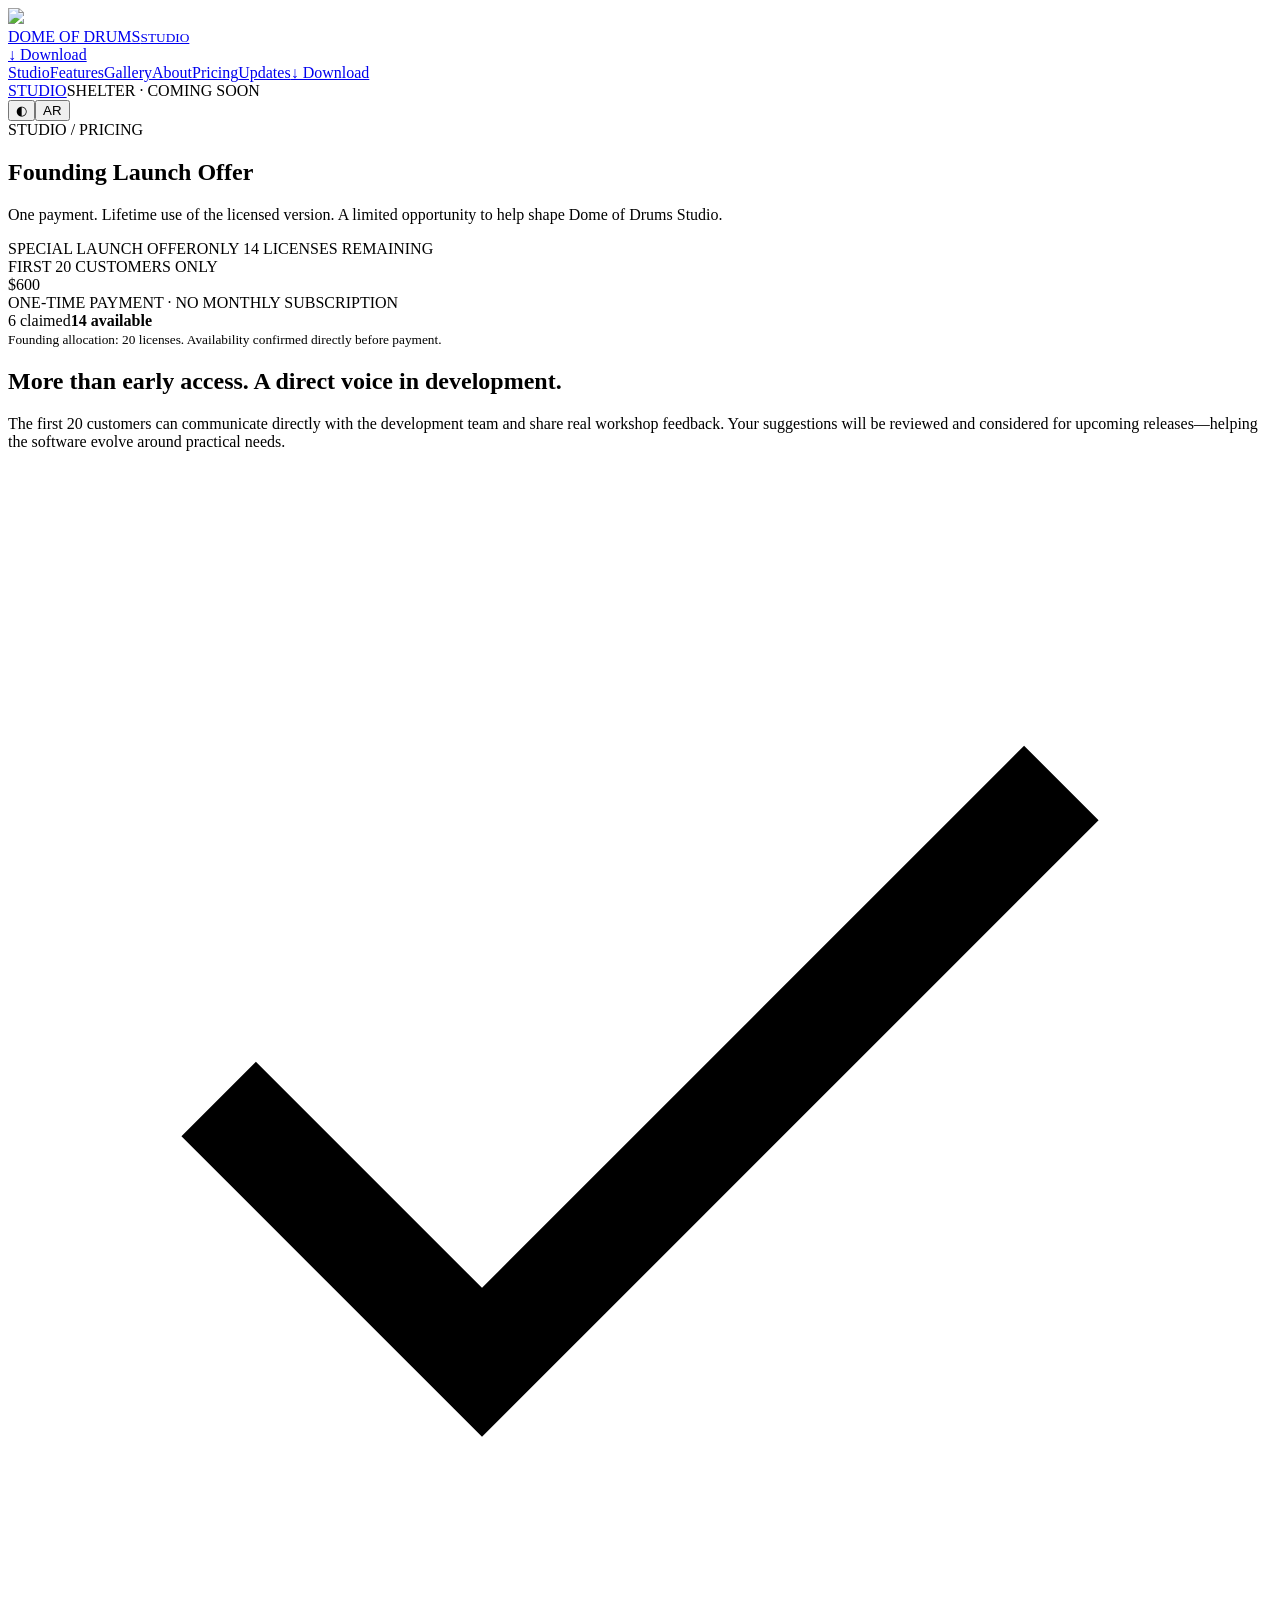
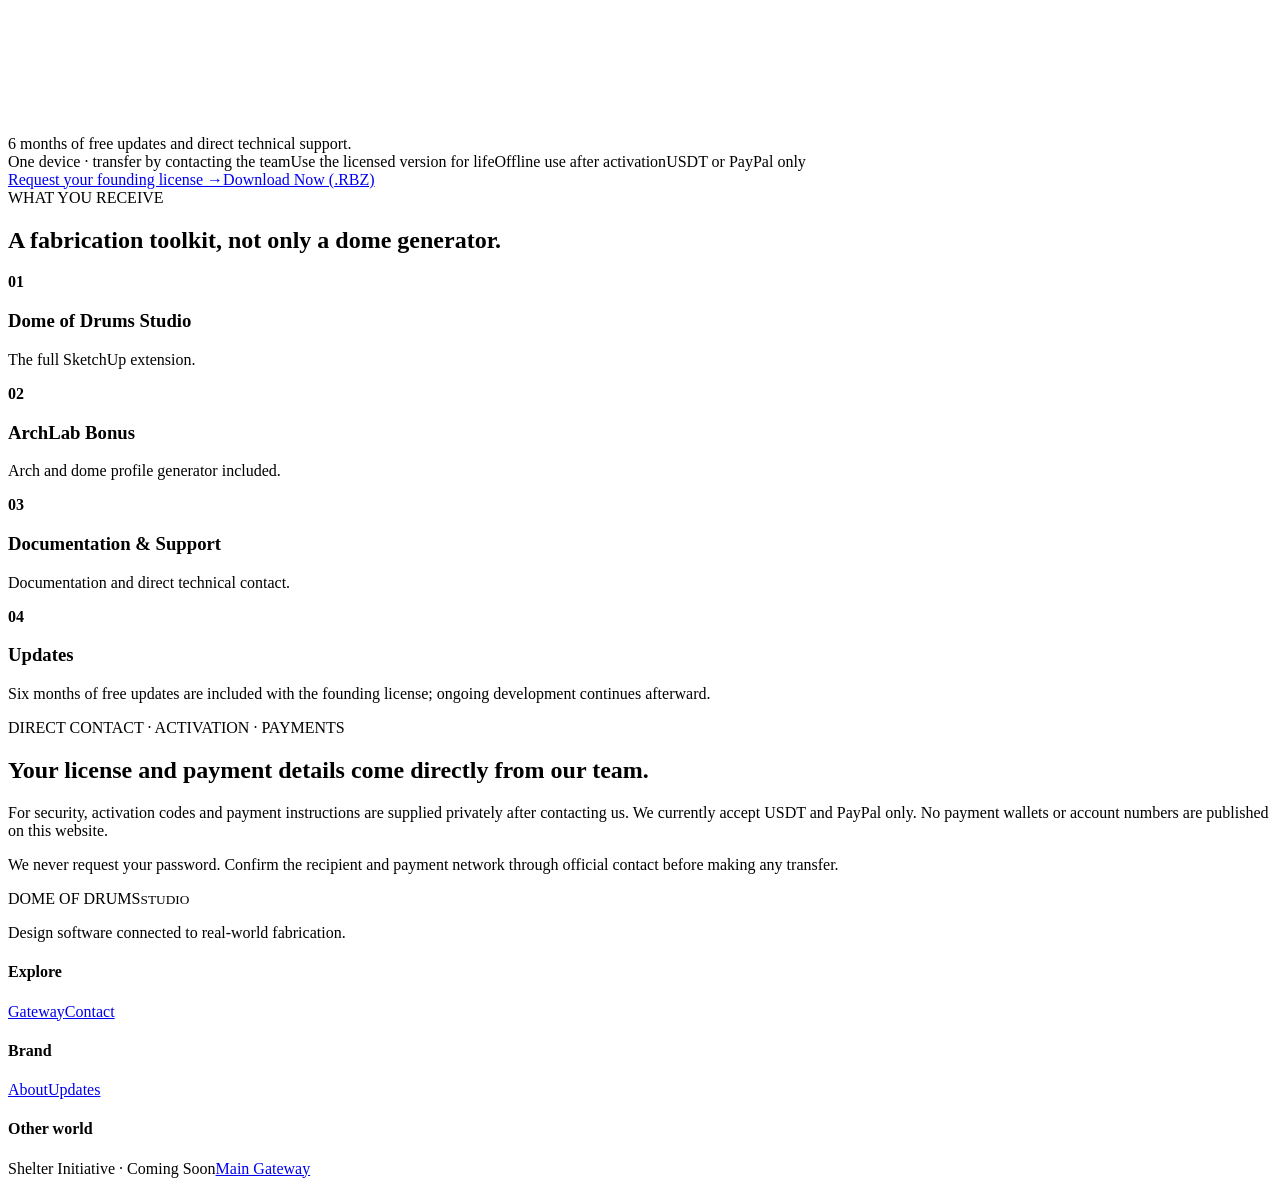
==== studio/pricing/index.html @ f448e8f7 "Add files via upload" ====
<!DOCTYPE html>

<html data-theme="dark" lang="en"><head><meta charset="utf-8"/><meta content="width=device-width, initial-scale=1, viewport-fit=cover" name="viewport"/><title>Studio Pricing</title><link href="/assets/css/site.css" rel="stylesheet"/></head><body><div class="site"><header class="header dark"><div class="wrap"><a class="brand" href="/"><img src="/assets/images/logo-symbol.png"/><div class="brandname">DOME OF DRUMS<small>STUDIO</small></div></a><a class="dod-mobile-cta" data-ar="↓ تحميل" data-en="↓ Download" href="/studio/pricing/#special-launch-offer">↓ Download</a><nav class="nav"><a class="" data-ar="الاستوديو" data-en="Studio" href="/studio/">Studio</a><a class="" data-ar="المزايا" data-en="Features" href="/studio/features/">Features</a><a class="" data-ar="المعرض" data-en="Gallery" href="/studio/gallery/">Gallery</a><a class="" data-ar="عنّا" data-en="About" href="/studio/about/">About</a><a class="current" data-ar="السعر" data-en="Pricing" href="/studio/pricing/">Pricing</a><a class="" data-ar="التحديثات" data-en="Updates" href="/studio/updates/">Updates</a><a class="dod-header-cta" data-ar="↓ التحميل" data-en="↓ Download" href="/studio/pricing/#special-launch-offer">↓ Download</a><div class="switcher"><a class="active" href="/studio/">STUDIO</a><span aria-label="Shelter section coming soon" class="dod-coming-soon-nav" data-ar="المأوى · قريبًا" data-en="SHELTER · COMING SOON">SHELTER · COMING SOON</span></div><button class="round theme-toggle">◐</button><button class="round lang-toggle">AR</button></nav></div></header><section class="pagehead"><div class="wrap"><div class="kicker">STUDIO / PRICING</div><h1 data-ar="عرض الإطلاق للمؤسسين" data-en="Founding Launch Offer">Founding Launch Offer</h1><p data-ar="دفعة واحدة، واستخدام دائم للإصدار المرخّص، وفرصة محدودة للمشاركة في تطوير Dome of Drums Studio." data-en="One payment. Lifetime use of the licensed version. A limited opportunity to help shape Dome of Drums Studio.">One payment. Lifetime use of the licensed version. A limited opportunity to help shape Dome of Drums Studio.</p></div></section>
<section class="section paper"><div class="wrap"><div class="price dod-v23-launch-card" id="special-launch-offer">
<div class="dod-v23-launch-top"><span class="dod-v23-launch-tag" data-ar="عرض الإطلاق الخاص" data-en="SPECIAL LAUNCH OFFER">SPECIAL LAUNCH OFFER</span><span class="dod-v23-launch-stock" data-ar="متبقي 14 رخصة فقط" data-en="ONLY 14 LICENSES REMAINING">ONLY 14 LICENSES REMAINING</span></div>
<div class="dod-v23-launch-main"><div><div class="dod-v23-launch-overline" data-ar="لأول 20 مستخدمًا فقط" data-en="FIRST 20 CUSTOMERS ONLY">FIRST 20 CUSTOMERS ONLY</div><div class="dod-v23-launch-price"><span class="dod-v23-currency">$</span>600</div><div class="dod-v23-launch-pay-once" data-ar="دفعة واحدة فقط · دون اشتراك شهري" data-en="ONE-TIME PAYMENT · NO MONTHLY SUBSCRIPTION">ONE-TIME PAYMENT · NO MONTHLY SUBSCRIPTION</div></div><div class="dod-v23-launch-meter"><div class="dod-v23-meter-icons"><span data-ar="6 رخص مخصصة" data-en="6 claimed">6 claimed</span><strong data-ar="14 رخصة متاحة" data-en="14 available">14 available</strong></div><div aria-label="6 of 20 founding licenses claimed, 14 remaining" class="dod-v23-meter-track" role="img"><span style="width:30%"></span></div><small data-ar="الدفعة الأولى: 20 رخصة. يتم تأكيد التوفر مباشرة قبل الدفع." data-en="Founding allocation: 20 licenses. Availability confirmed directly before payment.">Founding allocation: 20 licenses. Availability confirmed directly before payment.</small></div></div>
<div class="dod-v23-launch-bottom"><h2 data-ar="أكثر من وصول مبكر: تواصل مباشر مع فريق التطوير." data-en="More than early access. A direct voice in development.">More than early access. A direct voice in development.</h2><p data-ar="أول 20 مستخدمًا يمكنهم التواصل مباشرة مع فريق تطوير البرنامج وتقديم ملاحظاتهم من الاستخدام الفعلي في الورشة. تُراجع اقتراحاتهم ويُنظر في إضافتها إلى الإصدارات القادمة، ليواصل البرنامج التطور وفق الاحتياجات الحقيقية." data-en="The first 20 customers can communicate directly with the development team and share real workshop feedback. Your suggestions will be reviewed and considered for upcoming releases—helping the software evolve around practical needs.">The first 20 customers can communicate directly with the development team and share real workshop feedback. Your suggestions will be reviewed and considered for upcoming releases—helping the software evolve around practical needs.</p>
<div class="dod-v23-update-support"><svg aria-hidden="true" fill="none" stroke="currentColor" stroke-width="2" viewbox="0 0 24 24"><path d="M4 12l5 5L20 6"></path></svg><span data-ar="6 أشهر من التحديثات المجانية والدعم الفني المباشر." data-en="6 months of free updates and direct technical support.">6 months of free updates and direct technical support.</span></div>
<div class="dod-v23-launch-benefits"><span data-ar="جهاز واحد · نقل الرخصة عبر التواصل مع الفريق" data-en="One device · transfer by contacting the team">One device · transfer by contacting the team</span><span data-ar="استخدام الإصدار المرخّص مدى الحياة" data-en="Use the licensed version for life">Use the licensed version for life</span><span data-ar="يعمل دون إنترنت بعد التفعيل" data-en="Offline use after activation">Offline use after activation</span><span data-ar="الدفع عبر USDT أو PayPal فقط" data-en="USDT or PayPal only">USDT or PayPal only</span></div>
<div class="actions dod-v23-launch-actions"><a class="btn primary" data-ar="اطلب رخصة المؤسسين ←" data-en="Request your founding license →" href="/contact/">Request your founding license →</a><a class="btn secondary dod-rbz-button dod-direct-offer-download" data-ar="حمّل البرنامج مباشرة (.RBZ)" data-dod-download-rbz="offer" data-en="Download Now (.RBZ)" download="dome-of-drums-installer.rbz" href="/downloads/dome-of-drums-installer.rbz">Download Now (.RBZ)</a></div></div>
</div></div></section><section class="v10-included"><div class="wrap"><div class="v10-head"><div><div class="kicker" data-ar="ما الذي تحصل عليه" data-en="WHAT YOU RECEIVE">WHAT YOU RECEIVE</div><h2 data-ar="حزمة تصنيع، وليست مجرد مولد قباب." data-en="A fabrication toolkit, not only a dome generator.">A fabrication toolkit, not only a dome generator.</h2></div></div><div class="v10-included-grid"><article><b>01</b><h3 data-ar="Dome of Drums Studio" data-en="Dome of Drums Studio">Dome of Drums Studio</h3><p data-ar="إضافة SketchUp بمسارات الهندسة والممبرز الفيزيائية والوصلات والأغطية والتصنيع." data-en="The SketchUp extension with geometry, physical-member, connection, cover and fabrication workflows.">The full SketchUp extension.</p></article><article><b>02</b><h3 data-ar="هدية ArchLab" data-en="ArchLab Bonus">ArchLab Bonus</h3><p data-ar="مولد الأقواس ومقاطع القباب المستقل مرفق دون تكلفة إضافية." data-en="The dedicated arch and dome-profile generator is included at no extra cost.">Arch and dome profile generator included.</p></article><article><b>03</b><h3 data-ar="التوثيق والدعم" data-en="Documentation &amp; Support">Documentation &amp; Support</h3><p data-ar="توثيق مع تواصل تقني مباشر مع فريق التطوير." data-en="Documentation plus direct technical contact with the development team.">Documentation and direct technical contact.</p></article><article><b>04</b><h3 data-ar="التحديثات" data-en="Updates">Updates</h3><p data-ar="تشمل رخصة المؤسسين ستة أشهر من التحديثات المجانية، مع استمرار تطوير البرنامج بعد ذلك." data-en="Six months of free updates are included with the founding license; ongoing development continues afterward.">Six months of free updates are included with the founding license; ongoing development continues afterward.</p></article></div></div><section class="dod-contact-band"><div class="wrap"><div class="kicker" data-ar="التواصل المباشر · التفعيل · الدفع" data-en="DIRECT CONTACT · ACTIVATION · PAYMENTS">DIRECT CONTACT · ACTIVATION · PAYMENTS</div><h2 data-ar="كود التفعيل وبيانات الدفع تصلك مباشرة من فريقنا." data-en="Your license and payment details come directly from our team.">Your license and payment details come directly from our team.</h2><p data-ar="لزيادة الأمان، يُطلب كود التفعيل وبيانات الدفع مباشرة من الفريق عبر وسائل التواصل الرسمية. طرق الدفع المتاحة حصرًا: USDT وPayPal. لا ننشر عناوين محافظ أو حسابات دفع هنا." data-en="For security, activation codes and payment instructions are supplied privately after contacting us. We currently accept USDT and PayPal only. No payment wallets or account numbers are published on this website.">For security, activation codes and payment instructions are supplied privately after contacting us. We currently accept USDT and PayPal only. No payment wallets or account numbers are published on this website.</p><div class="dod-contact-links"><a aria-label="Official email" class="dod-contact-method" data-dod-email=""></a><a aria-label="Official WhatsApp" class="dod-contact-method" data-dod-whatsapp="" rel="noopener noreferrer" target="_blank"></a></div><p class="dod-contact-fine" data-ar="لا نطلب كلمة مرورك. تأكد من هوية المستلم وشبكة USDT عبر التواصل الرسمي قبل أي تحويل." data-en="We never request your password. Confirm the recipient and payment network through official contact before making any transfer.">We never request your password. Confirm the recipient and payment network through official contact before making any transfer.</p></div></section><footer class="footer"><div class="wrap"><div><div class="brandname">DOME OF DRUMS<small>STUDIO</small></div><p data-ar="برنامج تصميم مرتبط مباشرة بالتصنيع الحقيقي." data-en="Design software connected to real-world fabrication.">Design software connected to real-world fabrication.</p></div><div><h4>Explore</h4><a href="/">Gateway</a><a href="/contact/">Contact</a></div><div><h4>Brand</h4><a href="/studio/about/">About</a><a href="/studio/updates/">Updates</a></div><div><h4>Other world</h4><span class="dod-coming-soon-footer" data-ar="المأوى · قريبًا" data-en="Shelter Initiative · Coming Soon">Shelter Initiative · Coming Soon</span><a href="/">Main Gateway</a></div></div></footer></section></div><script src="/assets/js/site.js"></script><script src="/assets/js/public-settings.js"></script><script src="/assets/js/public-ui.js"></script></body></html>
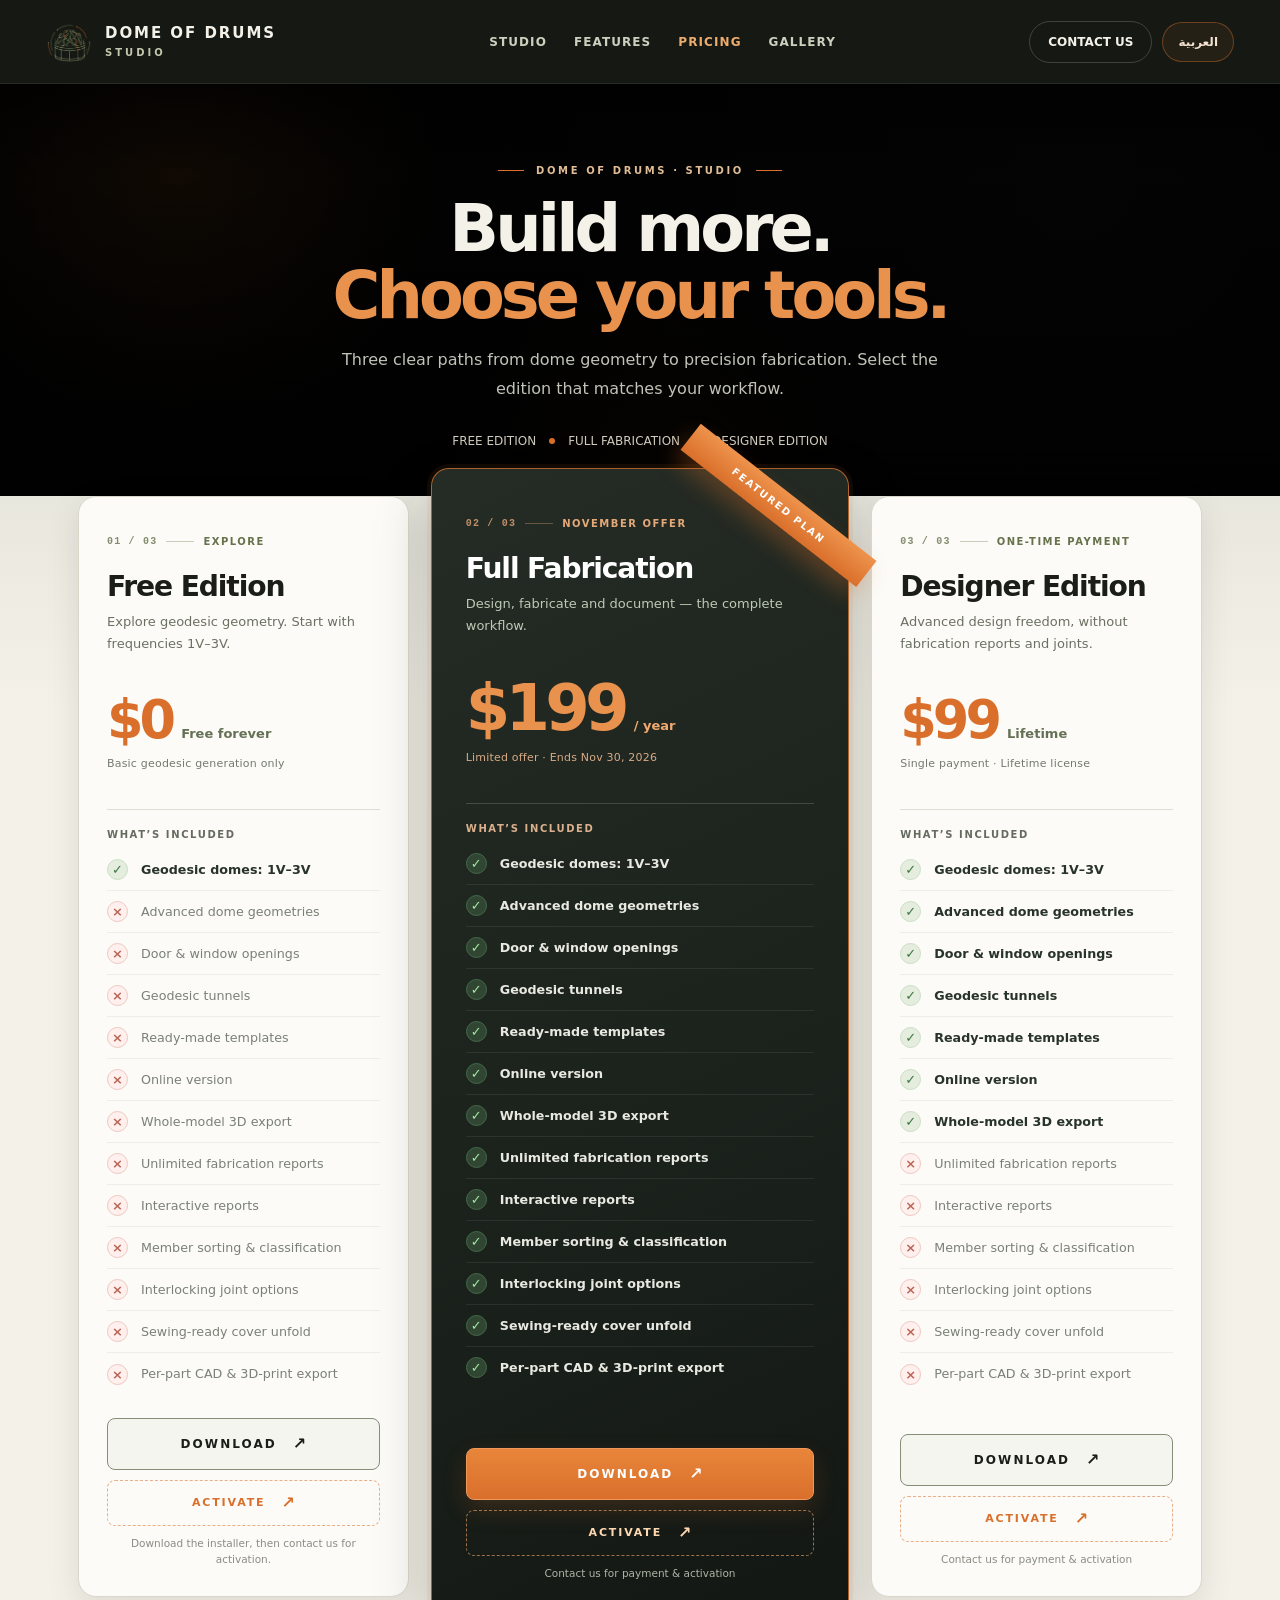
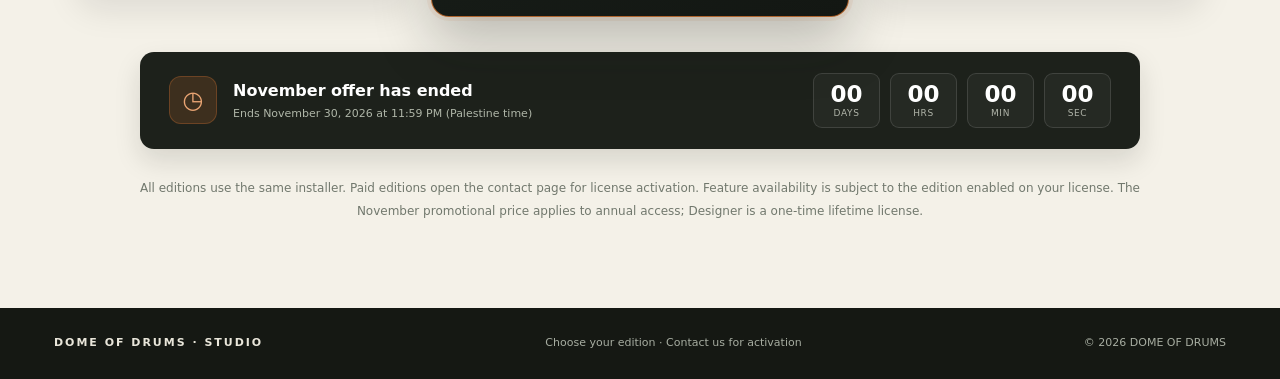
==== commit fe602935: "Update index.html" ====
--- a/studio/pricing/index.html
+++ b/studio/pricing/index.html
@@ -1,11 +1,160 @@
+<!DOCTYPE html>
 <!DOCTYPE html>
 
-<html data-theme="dark" lang="en"><head><meta charset="utf-8"/><meta content="width=device-width, initial-scale=1, viewport-fit=cover" name="viewport"/><title>Studio Pricing</title><link href="/assets/css/site.css" rel="stylesheet"/></head><body><div class="site"><header class="header dark"><div class="wrap"><a class="brand" href="/"><img src="/assets/images/logo-symbol.png"/><div class="brandname">DOME OF DRUMS<small>STUDIO</small></div></a><a class="dod-mobile-cta" data-ar="↓ تحميل" data-en="↓ Download" href="/studio/pricing/#special-launch-offer">↓ Download</a><nav class="nav"><a class="" data-ar="الاستوديو" data-en="Studio" href="/studio/">Studio</a><a class="" data-ar="المزايا" data-en="Features" href="/studio/features/">Features</a><a class="" data-ar="المعرض" data-en="Gallery" href="/studio/gallery/">Gallery</a><a class="" data-ar="عنّا" data-en="About" href="/studio/about/">About</a><a class="current" data-ar="السعر" data-en="Pricing" href="/studio/pricing/">Pricing</a><a class="" data-ar="التحديثات" data-en="Updates" href="/studio/updates/">Updates</a><a class="dod-header-cta" data-ar="↓ التحميل" data-en="↓ Download" href="/studio/pricing/#special-launch-offer">↓ Download</a><div class="switcher"><a class="active" href="/studio/">STUDIO</a><span aria-label="Shelter section coming soon" class="dod-coming-soon-nav" data-ar="المأوى · قريبًا" data-en="SHELTER · COMING SOON">SHELTER · COMING SOON</span></div><button class="round theme-toggle">◐</button><button class="round lang-toggle">AR</button></nav></div></header><section class="pagehead"><div class="wrap"><div class="kicker">STUDIO / PRICING</div><h1 data-ar="عرض الإطلاق للمؤسسين" data-en="Founding Launch Offer">Founding Launch Offer</h1><p data-ar="دفعة واحدة، واستخدام دائم للإصدار المرخّص، وفرصة محدودة للمشاركة في تطوير Dome of Drums Studio." data-en="One payment. Lifetime use of the licensed version. A limited opportunity to help shape Dome of Drums Studio.">One payment. Lifetime use of the licensed version. A limited opportunity to help shape Dome of Drums Studio.</p></div></section>
-<section class="section paper"><div class="wrap"><div class="price dod-v23-launch-card" id="special-launch-offer">
-<div class="dod-v23-launch-top"><span class="dod-v23-launch-tag" data-ar="عرض الإطلاق الخاص" data-en="SPECIAL LAUNCH OFFER">SPECIAL LAUNCH OFFER</span><span class="dod-v23-launch-stock" data-ar="متبقي 14 رخصة فقط" data-en="ONLY 14 LICENSES REMAINING">ONLY 14 LICENSES REMAINING</span></div>
-<div class="dod-v23-launch-main"><div><div class="dod-v23-launch-overline" data-ar="لأول 20 مستخدمًا فقط" data-en="FIRST 20 CUSTOMERS ONLY">FIRST 20 CUSTOMERS ONLY</div><div class="dod-v23-launch-price"><span class="dod-v23-currency">$</span>600</div><div class="dod-v23-launch-pay-once" data-ar="دفعة واحدة فقط · دون اشتراك شهري" data-en="ONE-TIME PAYMENT · NO MONTHLY SUBSCRIPTION">ONE-TIME PAYMENT · NO MONTHLY SUBSCRIPTION</div></div><div class="dod-v23-launch-meter"><div class="dod-v23-meter-icons"><span data-ar="6 رخص مخصصة" data-en="6 claimed">6 claimed</span><strong data-ar="14 رخصة متاحة" data-en="14 available">14 available</strong></div><div aria-label="6 of 20 founding licenses claimed, 14 remaining" class="dod-v23-meter-track" role="img"><span style="width:30%"></span></div><small data-ar="الدفعة الأولى: 20 رخصة. يتم تأكيد التوفر مباشرة قبل الدفع." data-en="Founding allocation: 20 licenses. Availability confirmed directly before payment.">Founding allocation: 20 licenses. Availability confirmed directly before payment.</small></div></div>
-<div class="dod-v23-launch-bottom"><h2 data-ar="أكثر من وصول مبكر: تواصل مباشر مع فريق التطوير." data-en="More than early access. A direct voice in development.">More than early access. A direct voice in development.</h2><p data-ar="أول 20 مستخدمًا يمكنهم التواصل مباشرة مع فريق تطوير البرنامج وتقديم ملاحظاتهم من الاستخدام الفعلي في الورشة. تُراجع اقتراحاتهم ويُنظر في إضافتها إلى الإصدارات القادمة، ليواصل البرنامج التطور وفق الاحتياجات الحقيقية." data-en="The first 20 customers can communicate directly with the development team and share real workshop feedback. Your suggestions will be reviewed and considered for upcoming releases—helping the software evolve around practical needs.">The first 20 customers can communicate directly with the development team and share real workshop feedback. Your suggestions will be reviewed and considered for upcoming releases—helping the software evolve around practical needs.</p>
-<div class="dod-v23-update-support"><svg aria-hidden="true" fill="none" stroke="currentColor" stroke-width="2" viewbox="0 0 24 24"><path d="M4 12l5 5L20 6"></path></svg><span data-ar="6 أشهر من التحديثات المجانية والدعم الفني المباشر." data-en="6 months of free updates and direct technical support.">6 months of free updates and direct technical support.</span></div>
-<div class="dod-v23-launch-benefits"><span data-ar="جهاز واحد · نقل الرخصة عبر التواصل مع الفريق" data-en="One device · transfer by contacting the team">One device · transfer by contacting the team</span><span data-ar="استخدام الإصدار المرخّص مدى الحياة" data-en="Use the licensed version for life">Use the licensed version for life</span><span data-ar="يعمل دون إنترنت بعد التفعيل" data-en="Offline use after activation">Offline use after activation</span><span data-ar="الدفع عبر USDT أو PayPal فقط" data-en="USDT or PayPal only">USDT or PayPal only</span></div>
-<div class="actions dod-v23-launch-actions"><a class="btn primary" data-ar="اطلب رخصة المؤسسين ←" data-en="Request your founding license →" href="/contact/">Request your founding license →</a><a class="btn secondary dod-rbz-button dod-direct-offer-download" data-ar="حمّل البرنامج مباشرة (.RBZ)" data-dod-download-rbz="offer" data-en="Download Now (.RBZ)" download="dome-of-drums-installer.rbz" href="/downloads/dome-of-drums-installer.rbz">Download Now (.RBZ)</a></div></div>
-</div></div></section><section class="v10-included"><div class="wrap"><div class="v10-head"><div><div class="kicker" data-ar="ما الذي تحصل عليه" data-en="WHAT YOU RECEIVE">WHAT YOU RECEIVE</div><h2 data-ar="حزمة تصنيع، وليست مجرد مولد قباب." data-en="A fabrication toolkit, not only a dome generator.">A fabrication toolkit, not only a dome generator.</h2></div></div><div class="v10-included-grid"><article><b>01</b><h3 data-ar="Dome of Drums Studio" data-en="Dome of Drums Studio">Dome of Drums Studio</h3><p data-ar="إضافة SketchUp بمسارات الهندسة والممبرز الفيزيائية والوصلات والأغطية والتصنيع." data-en="The SketchUp extension with geometry, physical-member, connection, cover and fabrication workflows.">The full SketchUp extension.</p></article><article><b>02</b><h3 data-ar="هدية ArchLab" data-en="ArchLab Bonus">ArchLab Bonus</h3><p data-ar="مولد الأقواس ومقاطع القباب المستقل مرفق دون تكلفة إضافية." data-en="The dedicated arch and dome-profile generator is included at no extra cost.">Arch and dome profile generator included.</p></article><article><b>03</b><h3 data-ar="التوثيق والدعم" data-en="Documentation &amp; Support">Documentation &amp; Support</h3><p data-ar="توثيق مع تواصل تقني مباشر مع فريق التطوير." data-en="Documentation plus direct technical contact with the development team.">Documentation and direct technical contact.</p></article><article><b>04</b><h3 data-ar="التحديثات" data-en="Updates">Updates</h3><p data-ar="تشمل رخصة المؤسسين ستة أشهر من التحديثات المجانية، مع استمرار تطوير البرنامج بعد ذلك." data-en="Six months of free updates are included with the founding license; ongoing development continues afterward.">Six months of free updates are included with the founding license; ongoing development continues afterward.</p></article></div></div><section class="dod-contact-band"><div class="wrap"><div class="kicker" data-ar="التواصل المباشر · التفعيل · الدفع" data-en="DIRECT CONTACT · ACTIVATION · PAYMENTS">DIRECT CONTACT · ACTIVATION · PAYMENTS</div><h2 data-ar="كود التفعيل وبيانات الدفع تصلك مباشرة من فريقنا." data-en="Your license and payment details come directly from our team.">Your license and payment details come directly from our team.</h2><p data-ar="لزيادة الأمان، يُطلب كود التفعيل وبيانات الدفع مباشرة من الفريق عبر وسائل التواصل الرسمية. طرق الدفع المتاحة حصرًا: USDT وPayPal. لا ننشر عناوين محافظ أو حسابات دفع هنا." data-en="For security, activation codes and payment instructions are supplied privately after contacting us. We currently accept USDT and PayPal only. No payment wallets or account numbers are published on this website.">For security, activation codes and payment instructions are supplied privately after contacting us. We currently accept USDT and PayPal only. No payment wallets or account numbers are published on this website.</p><div class="dod-contact-links"><a aria-label="Official email" class="dod-contact-method" data-dod-email=""></a><a aria-label="Official WhatsApp" class="dod-contact-method" data-dod-whatsapp="" rel="noopener noreferrer" target="_blank"></a></div><p class="dod-contact-fine" data-ar="لا نطلب كلمة مرورك. تأكد من هوية المستلم وشبكة USDT عبر التواصل الرسمي قبل أي تحويل." data-en="We never request your password. Confirm the recipient and payment network through official contact before making any transfer.">We never request your password. Confirm the recipient and payment network through official contact before making any transfer.</p></div></section><footer class="footer"><div class="wrap"><div><div class="brandname">DOME OF DRUMS<small>STUDIO</small></div><p data-ar="برنامج تصميم مرتبط مباشرة بالتصنيع الحقيقي." data-en="Design software connected to real-world fabrication.">Design software connected to real-world fabrication.</p></div><div><h4>Explore</h4><a href="/">Gateway</a><a href="/contact/">Contact</a></div><div><h4>Brand</h4><a href="/studio/about/">About</a><a href="/studio/updates/">Updates</a></div><div><h4>Other world</h4><span class="dod-coming-soon-footer" data-ar="المأوى · قريبًا" data-en="Shelter Initiative · Coming Soon">Shelter Initiative · Coming Soon</span><a href="/">Main Gateway</a></div></div></footer></section></div><script src="/assets/js/site.js"></script><script src="/assets/js/public-settings.js"></script><script src="/assets/js/public-ui.js"></script></body></html>+<html data-theme="dark" dir="ltr" lang="en">
+<head>
+<meta charset="utf-8"/>
+<meta content="width=device-width, initial-scale=1" name="viewport"/>
+<meta content="dark" name="color-scheme"/>
+<title>Dome of Drums Studio | Plans &amp; Pricing</title>
+<style>
+:root{--cream:#F4F1E8;--paper:#FCFBF7;--ink:#1A1D18;--olive:#66724C;--deep:#46513A;--sage:#9EAA75;--orange:#D96F2B;--orange2:#E57C33;--carbon:#151813;--forest:#1D211B;--muted:#B8B8AC;--line:rgba(102,114,76,.20);--sans:Inter,ui-sans-serif,system-ui,-apple-system,"Segoe UI",Arial,sans-serif}
+*{box-sizing:border-box}html{scroll-behavior:smooth}body{margin:0;background:var(--cream);color:var(--ink);font-family:var(--sans);font-size:15px;line-height:1.5}a{color:inherit;text-decoration:none}button{font:inherit}
+.preview-bar{position:relative;z-index:50;text-align:center;padding:9px 20px;background:#D96F2B;color:white;font-size:11px;letter-spacing:.12em;font-weight:800}
+.site-header{height:84px;background:#151813;color:var(--cream);border-bottom:1px solid rgba(255,255,255,.08);display:flex;align-items:center}
+.header-inner{width:min(1340px,calc(100% - 92px));margin:auto;display:flex;align-items:center;justify-content:space-between;gap:24px}
+.brand{display:inline-flex;align-items:center;gap:13px;min-width:250px}.brand img{height:46px;width:46px;object-fit:contain}.brand-title{font-size:15px;font-weight:900;letter-spacing:.13em;line-height:1.13}.brand-title small{display:block;color:#c4c7ad;font-size:10px;letter-spacing:.30em;margin-top:5px}
+.header-nav{display:flex;gap:27px;align-items:center;font-size:12px;font-weight:700;letter-spacing:.09em;text-transform:uppercase}.header-nav a{color:#cbd0bf}.header-nav a.active{color:#ecac6d}.header-right{display:flex;gap:10px;align-items:center}.language-btn{border:1px solid rgba(229,124,51,.36);color:#f3e2d1;background:rgba(229,124,51,.08);border-radius:99px;padding:10px 15px;font-size:12px;font-weight:800;cursor:pointer;min-width:68px}.header-contact{border:1px solid rgba(255,255,255,.18);border-radius:99px;padding:11px 18px;font-size:12px;font-weight:800;white-space:nowrap}
+.hero{position:relative;overflow:hidden;background:#090b09;color:var(--cream);padding:71px 0 135px;text-align:center;border-bottom:1px solid rgba(255,255,255,.06)}
+.hero::before{content:"";position:absolute;inset:0;pointer-events:none;background:#050605 url("https://dome-of-drums.pages.dev/assets/images/screenshots/profile-generator-interface.webp") center 16%/cover no-repeat;opacity:.34;filter:saturate(.92) contrast(1.04) brightness(.88)}
+.hero:after{content:"";position:absolute;inset:0;pointer-events:none;background:linear-gradient(180deg,rgba(0,0,0,.72) 0%,rgba(0,0,0,.44) 18%,rgba(0,0,0,.60) 54%,rgba(0,0,0,.84) 100%),radial-gradient(circle at 14% 18%,rgba(217,111,43,.12),transparent 22%),radial-gradient(circle at 84% 18%,rgba(0,0,0,.04),rgba(0,0,0,.62) 54%),radial-gradient(circle at 50% 80%,rgba(217,111,43,.14),transparent 27%)}
+.hero-inner{width:min(980px,calc(100% - 42px));position:relative;z-index:1;margin:0 auto}
+.hero-label{display:inline-flex;align-items:center;gap:12px;margin-bottom:17px;color:#e1bd96;font-size:10px;font-weight:900;letter-spacing:.26em;text-transform:uppercase}.hero-label:before,.hero-label:after{content:"";width:26px;height:1px;background:var(--orange)}
+.hero h1{font-size:clamp(43px,5.1vw,78px);font-weight:900;letter-spacing:-.06em;line-height:1.03;margin:0 auto 17px;max-width:900px}
+.hero h1 em{font-style:normal;color:#e8924e}.hero-desc{max-width:600px;margin:auto;font-size:16px;color:#c2c2b8;line-height:1.8}
+.hero-bottom{margin:28px auto 0;display:inline-flex;align-items:center;gap:13px;color:#d0ccbf;font-size:12px}.hero-bottom i{width:6px;height:6px;display:inline-block;background:var(--orange);border-radius:99px}
+.main{position:relative;z-index:5;background:linear-gradient(180deg,#e8e7de 0%,#f4f1e8 210px,#f4f1e8 100%);padding:0 0 85px}
+.pricing-shell{width:min(1180px,calc(100% - 156px));margin:-92px auto 0;position:relative}
+.pricing-grid{display:grid;grid-template-columns:minmax(0,.98fr) minmax(0,1.24fr) minmax(0,.98fr);gap:22px;align-items:stretch}
+.card{min-width:0;display:flex;flex-direction:column;position:relative;overflow:visible;border:1px solid #d8d7c9;background:#fcfbf7;color:#1a1d18;border-radius:18px;padding:34px 28px 28px;box-shadow:0 12px 34px rgba(21,24,19,.10);min-height:980px}
+.card.featured{border:1px solid rgba(229,124,51,.72);background:linear-gradient(155deg,#252c25 0%,#1b221c 57%,#131713 100%);color:#fff;min-height:1045px;box-shadow:0 25px 55px rgba(21,24,19,.25),0 0 0 4px rgba(217,111,43,.08);margin-top:-28px;margin-bottom:-20px;padding:44px 34px 34px}
+.spotlight{position:absolute;top:20px;right:-42px;left:auto;transform:rotate(38deg);white-space:nowrap;border-radius:0;background:linear-gradient(180deg,#ee934c,#d96f2b);color:#fff;padding:9px 54px;font-size:10px;font-weight:900;letter-spacing:.18em;box-shadow:0 12px 22px rgba(217,111,43,.30);text-transform:uppercase;z-index:4}
+.card-kicker{display:flex;align-items:center;gap:9px;color:#66724C;font-size:10px;letter-spacing:.15em;font-weight:900;min-height:21px}.card-index{font-family:ui-monospace,monospace;letter-spacing:.12em;opacity:.8}.kicker-line{display:block;height:1px;max-width:28px;flex:1;background:currentColor;opacity:.35}.featured .card-kicker{color:#e5a878}
+html[dir="rtl"] .spotlight{right:auto;left:-42px;transform:rotate(-38deg)}
+.card h2{font-size:clamp(25px,2.2vw,33px);font-weight:900;letter-spacing:-.04em;line-height:1.1;margin:20px 0 8px}.card-desc{font-size:13px;color:#6b7063;line-height:1.75;margin:0;min-height:61px}.featured .card-desc{color:#bec9b6}
+.price-row{display:flex;align-items:baseline;gap:9px;margin-top:22px;white-space:nowrap}.price{font-size:clamp(42px,4.1vw,62px);line-height:1;font-weight:900;letter-spacing:-.075em;color:#D96F2B}.featured .price{color:#E8924E;font-size:clamp(50px,5vw,72px)}.unit{font-size:13px;color:#657155;font-weight:750}.featured .unit{color:#f2a96f}
+.price-note{font-size:11px;letter-spacing:.018em;min-height:25px;margin:10px 0 0;color:#737a6e}.featured .price-note{color:#d8ab86}
+.card-divider{display:flex;align-items:center;gap:12px;margin:28px 0 7px;border-top:1px solid #deded4;padding-top:17px;color:#656b60;font-size:10px;font-weight:900;letter-spacing:.16em}.featured .card-divider{border-color:rgba(255,255,255,.16);color:#dab08d}
+.features{list-style:none;margin:0;padding:0;display:flex;flex-direction:column;gap:0;flex:1}.feature{display:flex;align-items:center;gap:13px;min-height:42px;padding:8px 0;border-bottom:1px solid rgba(102,114,76,.09);font-size:12.7px;line-height:1.5;font-weight:600}.feature:last-child{border-bottom:none}.featured .feature{border-color:rgba(255,255,255,.075)}.feature.unavailable{color:#7a8077;font-weight:500}.featured .feature.unavailable{color:#a0a9a1}.feature.available{color:#283329}.featured .feature.available{color:#e8e9e1}.feature-icon{flex:0 0 21px;width:21px;height:21px;display:grid;place-items:center;font-size:13px;font-weight:900;border-radius:50%;line-height:1}.available .feature-icon{background:#e5eddf;color:#3e7641;border:1px solid #cadfc4}.unavailable .feature-icon{color:#ba6455;background:#fff0ed;border:1px solid #edc7c0}.featured .available .feature-icon{background:#304633;color:#a2e9a0;border-color:#446a49}.featured .unavailable .feature-icon{background:rgba(164,84,65,.14);border-color:rgba(236,169,150,.30);color:#f0a59c}
+.card-bottom{margin-top:23px}.download-link{display:flex;align-items:center;justify-content:center;gap:10px;width:100%;min-height:52px;border-radius:8px;border:1px solid #858e78;background:#f5f5ef;font-size:12px;font-weight:900;letter-spacing:.17em;transition:transform .18s ease,box-shadow .18s ease}.download-link:hover{transform:translateY(-2px);box-shadow:0 12px 20px rgba(21,24,19,.1)}.download-link.main-download{background:linear-gradient(180deg,#e9853b,#d96f2b);border-color:#ef9858;color:#fff;box-shadow:0 10px 24px rgba(217,111,43,.18)}.download-link .arrow{font-size:17px;font-weight:500;letter-spacing:0}.contact-link{display:flex;align-items:center;justify-content:center;gap:10px;width:100%;min-height:46px;border-radius:8px;border:1px dashed rgba(217,111,43,.55);background:transparent;color:#D96F2B;font-size:11px;font-weight:900;letter-spacing:.17em;margin-top:10px;transition:transform .18s ease,background .18s ease,box-shadow .18s ease}.contact-link:hover{transform:translateY(-2px);background:rgba(217,111,43,.06);box-shadow:0 10px 18px rgba(21,24,19,.06)}.featured .contact-link{border-color:rgba(240,169,111,.62);color:#ffd8b1}.featured .contact-link:hover{background:rgba(255,255,255,.06)}.action-hint{text-align:center;margin:10px 0 0;color:#8a8d84;font-size:10.5px}.featured .action-hint{color:#acb7a6}
+.offer-strip{margin:55px auto 0;max-width:1000px;background:#1d211b;border-radius:14px;padding:21px 29px;display:flex;align-items:center;justify-content:space-between;gap:28px;color:#fff;box-shadow:0 12px 27px rgba(21,24,19,.13)}.offer-side{display:flex;align-items:center;gap:16px}.offer-symbol{width:48px;height:48px;border-radius:12px;background:rgba(229,124,51,.16);border:1px solid rgba(229,124,51,.28);display:grid;place-items:center;font-size:24px;color:#e9a473}.offer-side strong{display:block;font-size:16px;font-weight:850}.offer-side small{display:block;margin-top:3px;color:#afb6a8;font-size:11px}.clock{display:flex;gap:10px}.clock-unit{min-width:67px;border:1px solid rgba(255,255,255,.12);border-radius:9px;background:rgba(255,255,255,.04);padding:7px 10px;text-align:center}.clock-unit strong{display:block;font-size:23px;line-height:1.15;font-variant-numeric:tabular-nums}.clock-unit span{display:block;font-size:9px;letter-spacing:.07em;text-transform:uppercase;color:#b0b4a9}
+.footnotes{width:min(1040px,calc(100% - 56px));margin:28px auto 0;text-align:center;color:#71786d;font-size:12px;line-height:1.9}.footer{background:#151813;color:#a7ada1;padding:27px 0;font-size:11px}.footer-inner{width:min(1236px,calc(100% - 108px));margin:auto;display:flex;justify-content:space-between;align-items:center;gap:18px}.footer strong{color:#e9e6da;letter-spacing:.18em}
+[dir="rtl"] .brand-title,[dir="rtl"] .card-index,[dir="rtl"] .price-row{direction:ltr}[dir="rtl"] .feature-icon{margin:0}[dir="rtl"] .hero h1,[dir="rtl"] .card h2{letter-spacing:0}[dir="rtl"] .download-link{letter-spacing:0}[dir="rtl"] .card-kicker{letter-spacing:.02em}[dir="rtl"] .unit{letter-spacing:0}[dir="rtl"] .hero-label{letter-spacing:.03em}[dir="rtl"] .header-nav{letter-spacing:0}
+@media(max-width:1100px){.pricing-shell{width:min(100%,calc(100% - 56px))}.pricing-grid{gap:12px}.card{padding:26px 18px}.card.featured{padding:32px 23px}.feature{font-size:11.9px;gap:8px}.offer-strip{margin-top:48px}.header-inner{width:calc(100% - 50px)}}
+@media(max-width:790px){.header-nav{display:none}.header-inner{width:calc(100% - 32px)}.site-header{height:72px}.brand{min-width:0}.brand-title{font-size:12px}.brand img{height:38px;width:38px}.header-contact{display:none}.hero{padding:64px 0 125px}.hero h1{font-size:clamp(39px,8vw,57px)}.pricing-shell{width:min(480px,calc(100% - 30px));margin-top:-80px}.pricing-grid{display:flex;flex-direction:column;gap:22px}.card,.card.featured{min-height:0;margin:0;padding:30px 28px}.card.featured{order:-1;padding-top:39px}.spotlight{top:-13px}.feature{font-size:13px;min-height:42px}.card-desc{min-height:0}.price-row{margin-top:20px}.price{font-size:50px}.featured .price{font-size:62px}.offer-strip{flex-direction:column;align-items:stretch;padding:20px}.clock{justify-content:space-between}.clock-unit{min-width:0;flex:1}.footer-inner{width:calc(100% - 42px);flex-direction:column;text-align:center}.footnotes{width:calc(100% - 44px)}}
+@media(max-width:400px){.card,.card.featured{padding-left:20px;padding-right:20px}.price{font-size:45px}.clock{gap:6px}.clock-unit{padding:8px 5px}.clock-unit strong{font-size:20px}.hero-label{font-size:9px}.brand-title{font-size:10.5px}}
+
+.download-link .arrow,.contact-link .arrow{display:none}.download-link:after,.contact-link:after{content:"↗";font-size:16px;line-height:1;letter-spacing:0;margin-inline-start:6px}
+@media(max-width:790px){.spotlight{right:10px;left:auto}html[dir="rtl"] .spotlight{left:10px;right:auto}}
+</style>
+<meta content="Compare Free, Full Fabrication and Designer editions of Dome of Drums Studio. November offer: $199/year. Designer: $99 lifetime." name="description"/></head>
+<body>
+
+<header class="site-header"><div class="header-inner"><a class="brand" href="/studio/" title="Dome of Drums Studio"><img alt="Dome of Drums logo" src="/assets/images/logo-symbol.png"/><span class="brand-title">DOME OF DRUMS<small>STUDIO</small></span></a><nav class="header-nav"><a data-ar="الاستوديو" data-en="STUDIO" href="/studio/">STUDIO</a><a data-ar="المزايا" data-en="FEATURES" href="/studio/features/">FEATURES</a><a class="active" data-ar="الأسعار" data-en="PRICING" href="#plans">PRICING</a><a data-ar="المعرض" data-en="GALLERY" href="/studio/gallery/">GALLERY</a></nav><div class="header-right"><a class="header-contact" data-ar="تواصل معنا" data-en="CONTACT US" href="/contact/">CONTACT US</a><button aria-label="Switch language" class="language-btn" id="switch-language" type="button">العربية</button></div></div></header>
+<section class="hero"><div class="hero-inner"><span class="hero-label" data-ar="دوم أوف درمز · استوديو" data-en="DOME OF DRUMS · STUDIO">DOME OF DRUMS · STUDIO</span><h1 data-ar="صمّم أكثر.&lt;br&gt;&lt;em&gt;اختر أدواتك.&lt;/em&gt;" data-en="Build more.&lt;br&gt;&lt;em&gt;Choose your tools.&lt;/em&gt;">Build more.<br/><em>Choose your tools.</em></h1><p class="hero-desc" data-ar="ثلاث خطط واضحة، من رسم القباب إلى التصنيع الدقيق. اختر النسخة المناسبة لطبيعة عملك." data-en="Three clear paths from dome geometry to precision fabrication. Select the edition that matches your workflow.">Three clear paths from dome geometry to precision fabrication. Select the edition that matches your workflow.</p><div class="hero-bottom"><span data-ar="النسخة المجانية" data-en="FREE EDITION">FREE EDITION</span><i></i><span data-ar="التصنيع الكامل" data-en="FULL FABRICATION">FULL FABRICATION</span><i></i><span data-ar="نسخة المصمم" data-en="DESIGNER EDITION">DESIGNER EDITION</span></div></div></section>
+<main class="main" id="plans"><div class="pricing-shell"><div class="pricing-grid"><article aria-label="Free Edition" class="card" id="plan-free">
+<div class="card-top">
+<div class="card-kicker"><span class="card-index">01 / 03</span><span class="kicker-line"></span><span data-ar="استكشف" data-en="EXPLORE">EXPLORE</span></div>
+<h2 data-ar="النسخة المجانية" data-en="Free Edition">Free Edition</h2>
+<p class="card-desc" data-ar="ابدأ باستكشاف القباب الجيوديسية بالترددات 1V–3V." data-en="Explore geodesic geometry. Start with frequencies 1V–3V.">Explore geodesic geometry. Start with frequencies 1V–3V.</p>
+<div class="price-row"><span class="price">$0</span><span class="unit" data-ar="مجانية دائمًا" data-en="Free forever">Free forever</span></div>
+<p class="price-note" data-ar="توليد القباب الجيوديسية الأساسية فقط" data-en="Basic geodesic generation only">Basic geodesic generation only</p>
+</div>
+<div class="card-divider"><span data-ar="ما الذي تتضمنه الخطة" data-en="WHAT’S INCLUDED">WHAT’S INCLUDED</span></div>
+<ul class="features"><li class="feature available"><span aria-hidden="true" class="feature-icon">✓</span><span data-ar="قباب جيوديسية 1V–3V" data-en="Geodesic domes: 1V–3V">Geodesic domes: 1V–3V</span></li>
+<li class="feature unavailable"><span aria-hidden="true" class="feature-icon">×</span><span data-ar="هندسة القباب المتقدمة" data-en="Advanced dome geometries">Advanced dome geometries</span></li>
+<li class="feature unavailable"><span aria-hidden="true" class="feature-icon">×</span><span data-ar="فتحات الأبواب والشبابيك" data-en="Door &amp; window openings">Door &amp; window openings</span></li>
+<li class="feature unavailable"><span aria-hidden="true" class="feature-icon">×</span><span data-ar="الأنفاق الجيوديسية" data-en="Geodesic tunnels">Geodesic tunnels</span></li>
+<li class="feature unavailable"><span aria-hidden="true" class="feature-icon">×</span><span data-ar="قوالب تصميم جاهزة" data-en="Ready-made templates">Ready-made templates</span></li>
+<li class="feature unavailable"><span aria-hidden="true" class="feature-icon">×</span><span data-ar="نسخة أونلاين" data-en="Online version">Online version</span></li>
+<li class="feature unavailable"><span aria-hidden="true" class="feature-icon">×</span><span data-ar="تصدير المجسم كاملًا" data-en="Whole-model 3D export">Whole-model 3D export</span></li>
+<li class="feature unavailable"><span aria-hidden="true" class="feature-icon">×</span><span data-ar="تقارير تصنيع غير محدودة" data-en="Unlimited fabrication reports">Unlimited fabrication reports</span></li>
+<li class="feature unavailable"><span aria-hidden="true" class="feature-icon">×</span><span data-ar="تقارير تفاعلية" data-en="Interactive reports">Interactive reports</span></li>
+<li class="feature unavailable"><span aria-hidden="true" class="feature-icon">×</span><span data-ar="فرز وتصنيف الممبرز" data-en="Member sorting &amp; classification">Member sorting &amp; classification</span></li>
+<li class="feature unavailable"><span aria-hidden="true" class="feature-icon">×</span><span data-ar="خيارات التعشيق" data-en="Interlocking joint options">Interlocking joint options</span></li>
+<li class="feature unavailable"><span aria-hidden="true" class="feature-icon">×</span><span data-ar="فرد الغطاء الجاهز للخياطة" data-en="Sewing-ready cover unfold">Sewing-ready cover unfold</span></li>
+<li class="feature unavailable"><span aria-hidden="true" class="feature-icon">×</span><span data-ar="تصدير كل قطعة لـ CAD / الطباعة ثلاثية الأبعاد" data-en="Per-part CAD &amp; 3D-print export">Per-part CAD &amp; 3D-print export</span></li></ul>
+<div class="card-bottom"><a class="download-link" data-ar="تحميل" data-en="DOWNLOAD" download="dome-of-drums-installer.rbz" href="/downloads/dome-of-drums-installer.rbz">DOWNLOAD <span aria-hidden="true" class="arrow">↗</span></a><a class="contact-link" data-ar="تفعيل" data-en="ACTIVATE" href="/contact/">ACTIVATE <span aria-hidden="true" class="arrow">↗</span></a><p class="action-hint" data-ar="حمّل الملف ثم تواصل معنا من أجل التفعيل." data-en="Download the installer, then contact us for activation.">Download the installer, then contact us for activation.</p></div>
+</article>
+<article aria-label="Full Fabrication" class="card featured" id="plan-full">
+<span class="spotlight" data-ar="الخطة الأبرز" data-en="FEATURED PLAN">FEATURED PLAN</span>
+<div class="card-top">
+<div class="card-kicker"><span class="card-index">02 / 03</span><span class="kicker-line"></span><span data-ar="عرض نوفمبر" data-en="NOVEMBER OFFER">NOVEMBER OFFER</span></div>
+<h2 data-ar="نسخة التصنيع الكاملة" data-en="Full Fabrication">Full Fabrication</h2>
+<p class="card-desc" data-ar="التصميم والتصنيع والتوثيق في مسار عمل متكامل." data-en="Design, fabricate and document — the complete workflow.">Design, fabricate and document — the complete workflow.</p>
+<div class="price-row"><span class="price">$199</span><span class="unit" data-ar="/ سنة" data-en="/ year">/ year</span></div>
+<p class="price-note" data-ar="عرض محدود · ينتهي 30 نوفمبر 2026" data-en="Limited offer · Ends Nov 30, 2026">Limited offer · Ends Nov 30, 2026</p>
+</div>
+<div class="card-divider"><span data-ar="ما الذي تتضمنه الخطة" data-en="WHAT’S INCLUDED">WHAT’S INCLUDED</span></div>
+<ul class="features"><li class="feature available"><span aria-hidden="true" class="feature-icon">✓</span><span data-ar="قباب جيوديسية 1V–3V" data-en="Geodesic domes: 1V–3V">Geodesic domes: 1V–3V</span></li>
+<li class="feature available"><span aria-hidden="true" class="feature-icon">✓</span><span data-ar="هندسة القباب المتقدمة" data-en="Advanced dome geometries">Advanced dome geometries</span></li>
+<li class="feature available"><span aria-hidden="true" class="feature-icon">✓</span><span data-ar="فتحات الأبواب والشبابيك" data-en="Door &amp; window openings">Door &amp; window openings</span></li>
+<li class="feature available"><span aria-hidden="true" class="feature-icon">✓</span><span data-ar="الأنفاق الجيوديسية" data-en="Geodesic tunnels">Geodesic tunnels</span></li>
+<li class="feature available"><span aria-hidden="true" class="feature-icon">✓</span><span data-ar="قوالب تصميم جاهزة" data-en="Ready-made templates">Ready-made templates</span></li>
+<li class="feature available"><span aria-hidden="true" class="feature-icon">✓</span><span data-ar="نسخة أونلاين" data-en="Online version">Online version</span></li>
+<li class="feature available"><span aria-hidden="true" class="feature-icon">✓</span><span data-ar="تصدير المجسم كاملًا" data-en="Whole-model 3D export">Whole-model 3D export</span></li>
+<li class="feature available"><span aria-hidden="true" class="feature-icon">✓</span><span data-ar="تقارير تصنيع غير محدودة" data-en="Unlimited fabrication reports">Unlimited fabrication reports</span></li>
+<li class="feature available"><span aria-hidden="true" class="feature-icon">✓</span><span data-ar="تقارير تفاعلية" data-en="Interactive reports">Interactive reports</span></li>
+<li class="feature available"><span aria-hidden="true" class="feature-icon">✓</span><span data-ar="فرز وتصنيف الممبرز" data-en="Member sorting &amp; classification">Member sorting &amp; classification</span></li>
+<li class="feature available"><span aria-hidden="true" class="feature-icon">✓</span><span data-ar="خيارات التعشيق" data-en="Interlocking joint options">Interlocking joint options</span></li>
+<li class="feature available"><span aria-hidden="true" class="feature-icon">✓</span><span data-ar="فرد الغطاء الجاهز للخياطة" data-en="Sewing-ready cover unfold">Sewing-ready cover unfold</span></li>
+<li class="feature available"><span aria-hidden="true" class="feature-icon">✓</span><span data-ar="تصدير كل قطعة لـ CAD / الطباعة ثلاثية الأبعاد" data-en="Per-part CAD &amp; 3D-print export">Per-part CAD &amp; 3D-print export</span></li></ul>
+<div class="card-bottom"><a class="download-link main-download" data-ar="تحميل" data-en="DOWNLOAD" href="/contact/">DOWNLOAD <span aria-hidden="true" class="arrow">↗</span></a><a class="contact-link" data-ar="تفعيل" data-en="ACTIVATE" href="/contact/">ACTIVATE <span aria-hidden="true" class="arrow">↗</span></a><p class="action-hint" data-ar="تواصل معنا للدفع والتفعيل" data-en="Contact us for payment &amp; activation">Contact us for payment &amp; activation</p></div>
+</article>
+<article aria-label="Designer Edition" class="card" id="plan-designer">
+<div class="card-top">
+<div class="card-kicker"><span class="card-index">03 / 03</span><span class="kicker-line"></span><span data-ar="دفعة واحدة" data-en="ONE-TIME PAYMENT">ONE-TIME PAYMENT</span></div>
+<h2 data-ar="نسخة المصمم" data-en="Designer Edition">Designer Edition</h2>
+<p class="card-desc" data-ar="تصميم متقدم دون تقارير تصنيع أو أنظمة تعشيق." data-en="Advanced design freedom, without fabrication reports and joints.">Advanced design freedom, without fabrication reports and joints.</p>
+<div class="price-row"><span class="price">$99</span><span class="unit" data-ar="مدى الحياة" data-en="Lifetime">Lifetime</span></div>
+<p class="price-note" data-ar="دفعة واحدة · رخصة مدى الحياة" data-en="Single payment · Lifetime license">Single payment · Lifetime license</p>
+</div>
+<div class="card-divider"><span data-ar="ما الذي تتضمنه الخطة" data-en="WHAT’S INCLUDED">WHAT’S INCLUDED</span></div>
+<ul class="features"><li class="feature available"><span aria-hidden="true" class="feature-icon">✓</span><span data-ar="قباب جيوديسية 1V–3V" data-en="Geodesic domes: 1V–3V">Geodesic domes: 1V–3V</span></li>
+<li class="feature available"><span aria-hidden="true" class="feature-icon">✓</span><span data-ar="هندسة القباب المتقدمة" data-en="Advanced dome geometries">Advanced dome geometries</span></li>
+<li class="feature available"><span aria-hidden="true" class="feature-icon">✓</span><span data-ar="فتحات الأبواب والشبابيك" data-en="Door &amp; window openings">Door &amp; window openings</span></li>
+<li class="feature available"><span aria-hidden="true" class="feature-icon">✓</span><span data-ar="الأنفاق الجيوديسية" data-en="Geodesic tunnels">Geodesic tunnels</span></li>
+<li class="feature available"><span aria-hidden="true" class="feature-icon">✓</span><span data-ar="قوالب تصميم جاهزة" data-en="Ready-made templates">Ready-made templates</span></li>
+<li class="feature available"><span aria-hidden="true" class="feature-icon">✓</span><span data-ar="نسخة أونلاين" data-en="Online version">Online version</span></li>
+<li class="feature available"><span aria-hidden="true" class="feature-icon">✓</span><span data-ar="تصدير المجسم كاملًا" data-en="Whole-model 3D export">Whole-model 3D export</span></li>
+<li class="feature unavailable"><span aria-hidden="true" class="feature-icon">×</span><span data-ar="تقارير تصنيع غير محدودة" data-en="Unlimited fabrication reports">Unlimited fabrication reports</span></li>
+<li class="feature unavailable"><span aria-hidden="true" class="feature-icon">×</span><span data-ar="تقارير تفاعلية" data-en="Interactive reports">Interactive reports</span></li>
+<li class="feature unavailable"><span aria-hidden="true" class="feature-icon">×</span><span data-ar="فرز وتصنيف الممبرز" data-en="Member sorting &amp; classification">Member sorting &amp; classification</span></li>
+<li class="feature unavailable"><span aria-hidden="true" class="feature-icon">×</span><span data-ar="خيارات التعشيق" data-en="Interlocking joint options">Interlocking joint options</span></li>
+<li class="feature unavailable"><span aria-hidden="true" class="feature-icon">×</span><span data-ar="فرد الغطاء الجاهز للخياطة" data-en="Sewing-ready cover unfold">Sewing-ready cover unfold</span></li>
+<li class="feature unavailable"><span aria-hidden="true" class="feature-icon">×</span><span data-ar="تصدير كل قطعة لـ CAD / الطباعة ثلاثية الأبعاد" data-en="Per-part CAD &amp; 3D-print export">Per-part CAD &amp; 3D-print export</span></li></ul>
+<div class="card-bottom"><a class="download-link" data-ar="تحميل" data-en="DOWNLOAD" href="/contact/">DOWNLOAD <span aria-hidden="true" class="arrow">↗</span></a><a class="contact-link" data-ar="تفعيل" data-en="ACTIVATE" href="/contact/">ACTIVATE <span aria-hidden="true" class="arrow">↗</span></a><p class="action-hint" data-ar="تواصل معنا للدفع والتفعيل" data-en="Contact us for payment &amp; activation">Contact us for payment &amp; activation</p></div>
+</article></div>
+<section aria-label="November offer countdown" class="offer-strip"><div class="offer-side"><div aria-hidden="true" class="offer-symbol">◷</div><div><strong data-ar="عرض نوفمبر · لفترة محدودة" data-en="November Offer · Limited Time">November Offer · Limited Time</strong><small data-ar="ينتهي 30 نوفمبر 2026 الساعة 11:59 مساءً بتوقيت فلسطين" data-en="Ends November 30, 2026 at 11:59 PM (Palestine time)">Ends November 30, 2026 at 11:59 PM (Palestine time)</small></div></div><div class="clock" id="offer-clock"><div class="clock-unit"><strong id="days">--</strong><span data-ar="أيام" data-en="Days">Days</span></div><div class="clock-unit"><strong id="hours">--</strong><span data-ar="ساعة" data-en="Hrs">Hrs</span></div><div class="clock-unit"><strong id="minutes">--</strong><span data-ar="دقيقة" data-en="Min">Min</span></div><div class="clock-unit"><strong id="seconds">--</strong><span data-ar="ثانية" data-en="Sec">Sec</span></div></div></section>
+<p class="footnotes" data-ar="جميع النسخ تستخدم ملف التثبيت نفسه. أزرار الخطط المدفوعة تفتح صفحة التواصل للحصول على التفعيل. المزايا المتاحة تعتمد على نوع الرخصة المُفعّلة. سعر عرض نوفمبر سنوي، ورخصة المصمم دفعة واحدة مدى الحياة." data-en="All editions use the same installer. Paid editions open the contact page for license activation. Feature availability is subject to the edition enabled on your license. The November promotional price applies to annual access; Designer is a one-time lifetime license.">All editions use the same installer. Paid editions open the contact page for license activation. Feature availability is subject to the edition enabled on your license. The November promotional price applies to annual access; Designer is a one-time lifetime license.</p>
+</div></main>
+<footer class="footer"><div class="footer-inner"><strong>DOME OF DRUMS · STUDIO</strong><span data-ar="اختر نسختك · تواصل معنا للتفعيل" data-en="Choose your edition · Contact us for activation">Choose your edition · Contact us for activation</span><span>© 2026 DOME OF DRUMS</span></div></footer>
+<script>
+(function(){
+  const langButton=document.getElementById('switch-language');
+  function changeLanguage(lang){
+    const root=document.documentElement;
+    root.lang=lang;root.dir=lang==='ar'?'rtl':'ltr';
+    document.querySelectorAll('[data-en][data-ar]').forEach(function(el){el.innerHTML=el.getAttribute('data-'+lang);});
+    langButton.textContent=lang==='ar'?'English':'العربية';
+    langButton.setAttribute('aria-label',lang==='ar'?'Switch to English':'التبديل إلى العربية');
+    try{localStorage.setItem('dod-lang',lang)}catch(e){}
+    document.title=lang==='ar'?'Dome of Drums · الخطط والأسعار':'Dome of Drums · Plans & Pricing';
+  }
+  let initial='en';try{initial=localStorage.getItem('dod-lang')||'en'}catch(e){};
+  changeLanguage(initial==='ar'?'ar':'en');
+  langButton.addEventListener('click',function(){changeLanguage(document.documentElement.lang==='en'?'ar':'en');});
+  const deadline=Date.parse('2026-11-30T23:59:59+02:00');
+  const ids=['days','hours','minutes','seconds'];
+  function tick(){
+    const delta=Math.max(0,deadline-Date.now());
+    const vals=[Math.floor(delta/86400000),Math.floor(delta/3600000)%24,Math.floor(delta/60000)%60,Math.floor(delta/1000)%60];
+    ids.forEach(function(id,i){document.getElementById(id).textContent=String(vals[i]).padStart(2,'0');});
+    const label=document.querySelector('.offer-side strong');
+    if(delta===0){label.innerHTML=document.documentElement.lang==='ar'?'انتهى عرض نوفمبر':'November offer has ended';}
+  }
+  tick();setInterval(tick,1000);
+})();
+</script>
+</body>
+</html>
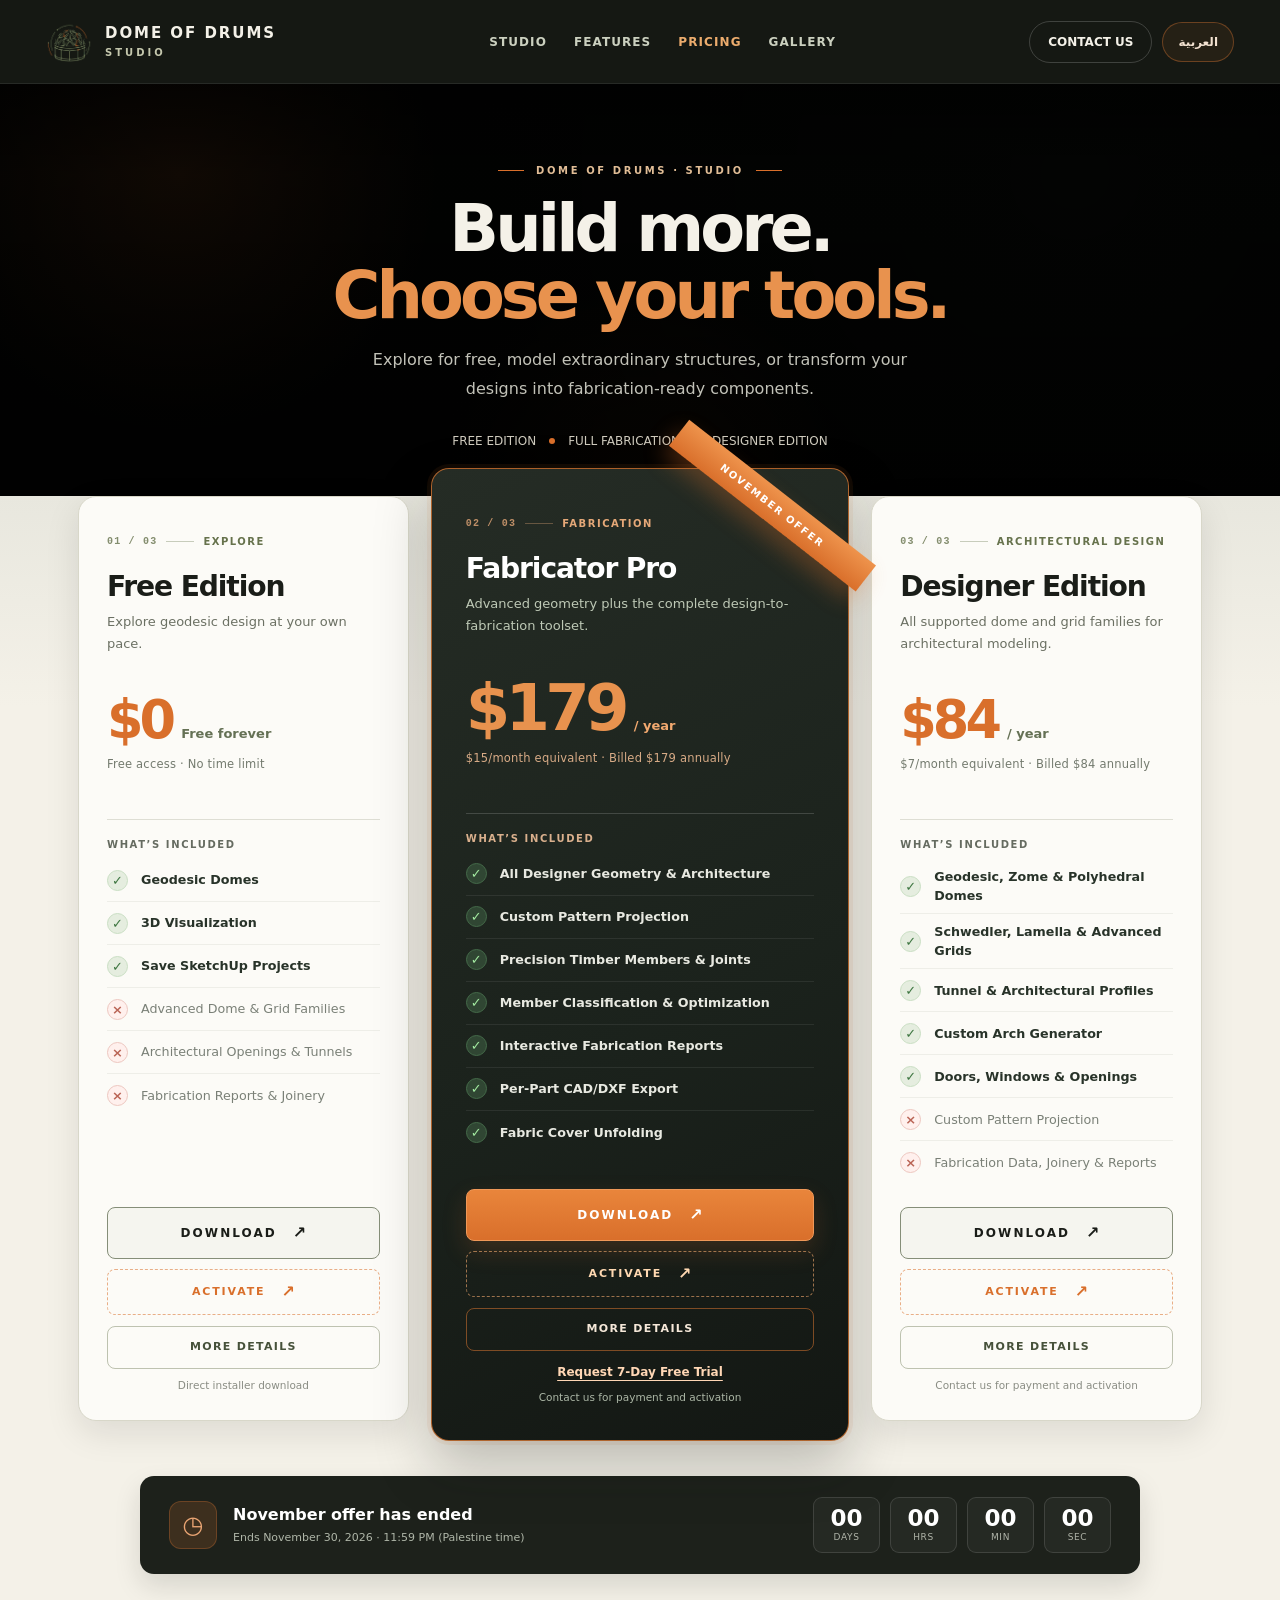
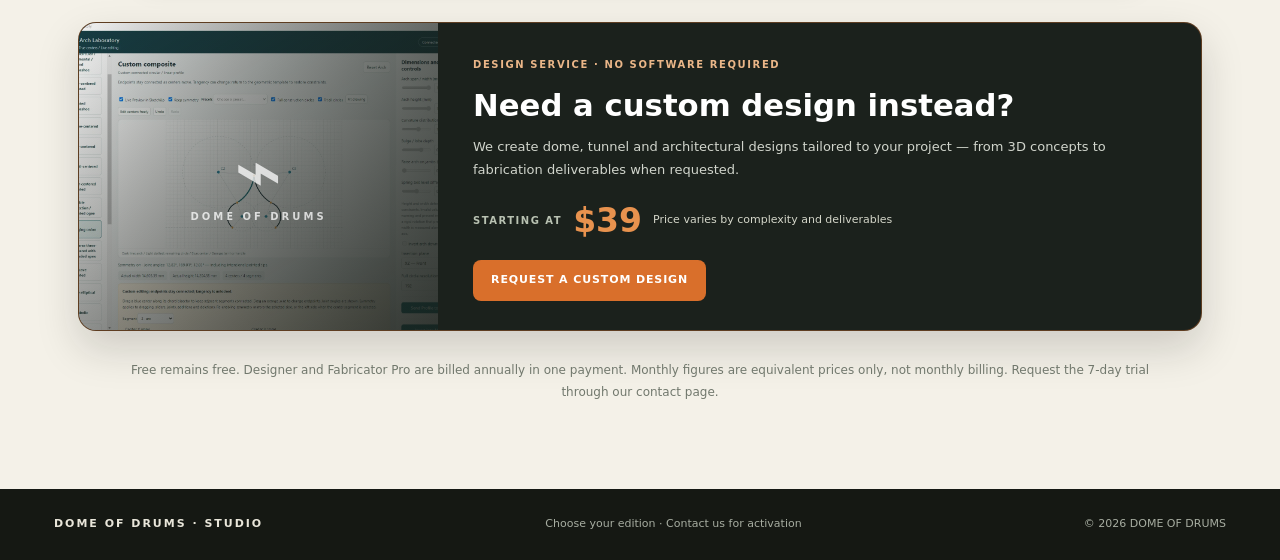
==== commit 68479f43: "Add files via upload" ====
--- a/studio/pricing/index.html
+++ b/studio/pricing/index.html
@@ -1,4 +1,6 @@
 <!DOCTYPE html>
+<!DOCTYPE html>
+
 <!DOCTYPE html>
 
 <html data-theme="dark" dir="ltr" lang="en">
@@ -46,88 +48,80 @@
 
 .download-link .arrow,.contact-link .arrow{display:none}.download-link:after,.contact-link:after{content:"↗";font-size:16px;line-height:1;letter-spacing:0;margin-inline-start:6px}
 @media(max-width:790px){.spotlight{right:10px;left:auto}html[dir="rtl"] .spotlight{left:10px;right:auto}}
+
+
+/* 2026 pricing update: condensed cards, accessible bilingual plan details, custom-design service. */
+.price{color:#D96F2B!important}.featured .price{color:#E8924E!important}
+.card{min-height:735px;padding-bottom:26px}.card.featured{min-height:790px}
+.card-bottom{display:flex;flex-direction:column}.more-details{width:100%;min-height:43px;background:transparent;border:1px solid rgba(102,114,76,.42);border-radius:8px;color:#46513a;margin-top:11px;font-size:11px;font-weight:850;letter-spacing:.12em;cursor:pointer}
+.more-details:hover{background:#e7e8df}.featured .more-details{color:#f6e8d9;border-color:rgba(229,124,51,.5)}.featured .more-details:hover{background:rgba(217,111,43,.15)}
+.trial-cta{margin-top:12px;text-align:center;text-decoration:underline;text-underline-offset:4px;color:#ffd7b5;font-size:12px;font-weight:750}
+.action-hint{margin-top:9px}.card-divider{margin-top:22px}.price-note{min-height:41px;font-size:11.5px}
+.feature{min-height:43px}
+.custom-design-section{margin:48px auto 0;border:1px solid rgba(217,111,43,.35);border-radius:18px;overflow:hidden;display:grid;grid-template-columns:32% 68%;background:#1b211c;color:#fff;box-shadow:0 18px 42px rgba(23,26,21,.17)}
+.custom-visual{min-height:275px;position:relative;display:grid;place-items:center;background:linear-gradient(150deg,rgba(20,25,19,.05),rgba(21,24,19,.76)),url('/assets/images/screenshots/arch-dome-generator.webp') center/cover no-repeat}
+.custom-visual:after{content:"";position:absolute;inset:0;background:linear-gradient(90deg,rgba(0,0,0,0),rgba(23,30,25,.5))}
+.custom-graphic{position:relative;z-index:1;font-size:82px;line-height:1;color:rgba(255,255,255,.75);text-align:center}.custom-graphic span{display:block;font-size:10px;letter-spacing:.3em;font-weight:800}
+.custom-copy{padding:29px 35px}.custom-overline{font-weight:850;color:#eab688;font-size:10px;letter-spacing:.16em}.custom-copy h2{font-size:clamp(25px,2.4vw,34px);margin:8px 0}.custom-copy p{margin:8px 0;color:#d1d5cc;line-height:1.7;font-size:13px}.custom-price{display:flex;gap:11px;align-items:center;flex-wrap:wrap;margin:15px 0}.custom-price>span{color:#b9c2b2;font-size:10px;font-weight:850;letter-spacing:.15em}.custom-price strong{font-size:33px;color:#e8924e}.custom-price small{font-size:11px;color:#d4d6c9}.custom-button{display:inline-flex;background:#D96F2B;color:#fff;border-radius:8px;padding:12px 18px;font-size:11px;font-weight:850;letter-spacing:.08em}
+.plan-dialog{border:0;padding:0;border-radius:18px;background:#FCFBF7;color:#1a1d18;box-shadow:0 35px 100px rgba(0,0,0,.6);max-width:860px;width:calc(100% - 36px);max-height:min(86vh,880px);overflow:hidden}
+.plan-dialog::backdrop{background:rgba(4,8,5,.77);backdrop-filter:blur(5px)}.dialog-panel{display:flex;flex-direction:column;max-height:min(86vh,880px)}
+.dialog-head{background:#192219;color:#f8f6ef;padding:22px 28px;display:flex;justify-content:space-between;gap:18px;align-items:flex-start;border-bottom:3px solid #D96F2B}.dialog-head-copy h2{font-size:31px;margin:3px 0 5px;line-height:1.1}.dialog-head-copy p{font-size:12px;line-height:1.6;color:#c7cdc1;margin:0;max-width:560px}.dialog-kicker{font-size:10px;letter-spacing:.14em;font-weight:850;color:#f4ae71}.dialog-close{cursor:pointer;flex:0 0 auto;border:1px solid rgba(255,255,255,.25);color:#fff;border-radius:7px;background:transparent;padding:10px 12px;font-weight:750;font-size:11px}
+.dialog-scroll{padding:22px 28px 14px;overflow:auto;overscroll-behavior:contain}.dialog-group{margin:0 0 21px}.dialog-group h3{color:#46513A;font-weight:850;border-bottom:1px solid rgba(102,114,76,.2);font-size:14px;padding-bottom:9px;margin:0 0 8px}.dialog-group ul{list-style:none;padding:0;margin:0;display:grid;grid-template-columns:repeat(2,minmax(0,1fr));gap:9px 22px}.dialog-group li{display:flex;gap:9px;align-items:flex-start;font-size:12px;line-height:1.5}.dialog-group .dialog-check{flex:0 0 20px;height:20px;text-align:center;line-height:19px;border-radius:50%;background:#e5eddf;color:#3c7441;font-weight:850}.dialog-group .not-has{color:#777c72}.dialog-group .not-has .dialog-check{background:#f7e6e1;color:#b34e42}
+.dialog-bottom{padding:14px 28px;border-top:1px solid #e2e4db;display:flex;justify-content:flex-end;gap:12px;align-items:center;background:#F4F1E8}.dialog-primary,.dialog-trial{padding:12px 16px;text-align:center;border-radius:7px;font-size:11px;font-weight:850;letter-spacing:.08em}.dialog-primary{background:#D96F2B;color:#fff}.dialog-trial{border:1px solid #66724C;color:#46513A}
+[dir="rtl"] .more-details,[dir="rtl"] .custom-button,[dir="rtl"] .dialog-bottom a{letter-spacing:0}
+@media(max-width:990px){.dialog-group ul{grid-template-columns:1fr}.card,.card.featured{min-height:0}}
+@media(max-width:790px){.custom-design-section{grid-template-columns:1fr}.custom-visual{min-height:180px}.custom-copy{padding:24px}.plan-dialog,.dialog-panel{max-height:90vh}.dialog-head{padding:18px 17px}.dialog-head-copy h2{font-size:24px}.dialog-scroll{padding:15px 17px}.dialog-bottom{padding:12px 17px;flex-wrap:wrap}.dialog-bottom a{flex:1}.card.featured{padding-top:39px}.spotlight{top:18px}}
 </style>
 <meta content="Compare Free, Full Fabrication and Designer editions of Dome of Drums Studio. November offer: $199/year. Designer: $99 lifetime." name="description"/></head>
 <body>
-
 <header class="site-header"><div class="header-inner"><a class="brand" href="/studio/" title="Dome of Drums Studio"><img alt="Dome of Drums logo" src="/assets/images/logo-symbol.png"/><span class="brand-title">DOME OF DRUMS<small>STUDIO</small></span></a><nav class="header-nav"><a data-ar="الاستوديو" data-en="STUDIO" href="/studio/">STUDIO</a><a data-ar="المزايا" data-en="FEATURES" href="/studio/features/">FEATURES</a><a class="active" data-ar="الأسعار" data-en="PRICING" href="#plans">PRICING</a><a data-ar="المعرض" data-en="GALLERY" href="/studio/gallery/">GALLERY</a></nav><div class="header-right"><a class="header-contact" data-ar="تواصل معنا" data-en="CONTACT US" href="/contact/">CONTACT US</a><button aria-label="Switch language" class="language-btn" id="switch-language" type="button">العربية</button></div></div></header>
-<section class="hero"><div class="hero-inner"><span class="hero-label" data-ar="دوم أوف درمز · استوديو" data-en="DOME OF DRUMS · STUDIO">DOME OF DRUMS · STUDIO</span><h1 data-ar="صمّم أكثر.&lt;br&gt;&lt;em&gt;اختر أدواتك.&lt;/em&gt;" data-en="Build more.&lt;br&gt;&lt;em&gt;Choose your tools.&lt;/em&gt;">Build more.<br/><em>Choose your tools.</em></h1><p class="hero-desc" data-ar="ثلاث خطط واضحة، من رسم القباب إلى التصنيع الدقيق. اختر النسخة المناسبة لطبيعة عملك." data-en="Three clear paths from dome geometry to precision fabrication. Select the edition that matches your workflow.">Three clear paths from dome geometry to precision fabrication. Select the edition that matches your workflow.</p><div class="hero-bottom"><span data-ar="النسخة المجانية" data-en="FREE EDITION">FREE EDITION</span><i></i><span data-ar="التصنيع الكامل" data-en="FULL FABRICATION">FULL FABRICATION</span><i></i><span data-ar="نسخة المصمم" data-en="DESIGNER EDITION">DESIGNER EDITION</span></div></div></section>
+<section class="hero"><div class="hero-inner"><span class="hero-label" data-ar="دوم أوف درمز · استوديو" data-en="DOME OF DRUMS · STUDIO">DOME OF DRUMS · STUDIO</span><h1 data-ar="صمّم أكثر.&lt;br&gt;&lt;em&gt;اختر أدواتك.&lt;/em&gt;" data-en="Build more.&lt;br&gt;&lt;em&gt;Choose your tools.&lt;/em&gt;">Build more.<br/><em>Choose your tools.</em></h1><p class="hero-desc" data-ar="ابدأ مجانًا، وصمّم منشآت هندسية متقدمة، أو حوّل تصاميمك إلى مكوّنات وتفاصيل تصنيع دقيقة." data-en="Explore for free, model extraordinary structures, or transform your designs into fabrication-ready components.">Explore for free, model extraordinary structures, or transform your designs into fabrication-ready components.</p><div class="hero-bottom"><span data-ar="النسخة المجانية" data-en="FREE EDITION">FREE EDITION</span><i></i><span data-ar="التصنيع الكامل" data-en="FULL FABRICATION">FULL FABRICATION</span><i></i><span data-ar="نسخة المصمم" data-en="DESIGNER EDITION">DESIGNER EDITION</span></div></div></section>
 <main class="main" id="plans"><div class="pricing-shell"><div class="pricing-grid"><article aria-label="Free Edition" class="card" id="plan-free">
 <div class="card-top">
 <div class="card-kicker"><span class="card-index">01 / 03</span><span class="kicker-line"></span><span data-ar="استكشف" data-en="EXPLORE">EXPLORE</span></div>
 <h2 data-ar="النسخة المجانية" data-en="Free Edition">Free Edition</h2>
-<p class="card-desc" data-ar="ابدأ باستكشاف القباب الجيوديسية بالترددات 1V–3V." data-en="Explore geodesic geometry. Start with frequencies 1V–3V.">Explore geodesic geometry. Start with frequencies 1V–3V.</p>
+<p class="card-desc" data-ar="استكشف هندسة القباب مجانًا دون مدة انتهاء." data-en="Explore geodesic design at your own pace.">Explore geodesic design at your own pace.</p>
 <div class="price-row"><span class="price">$0</span><span class="unit" data-ar="مجانية دائمًا" data-en="Free forever">Free forever</span></div>
-<p class="price-note" data-ar="توليد القباب الجيوديسية الأساسية فقط" data-en="Basic geodesic generation only">Basic geodesic generation only</p>
+<p class="price-note" data-ar="نسخة مجانية · دون مدة انتهاء" data-en="Free access · No time limit">Free access · No time limit</p>
 </div>
 <div class="card-divider"><span data-ar="ما الذي تتضمنه الخطة" data-en="WHAT’S INCLUDED">WHAT’S INCLUDED</span></div>
-<ul class="features"><li class="feature available"><span aria-hidden="true" class="feature-icon">✓</span><span data-ar="قباب جيوديسية 1V–3V" data-en="Geodesic domes: 1V–3V">Geodesic domes: 1V–3V</span></li>
-<li class="feature unavailable"><span aria-hidden="true" class="feature-icon">×</span><span data-ar="هندسة القباب المتقدمة" data-en="Advanced dome geometries">Advanced dome geometries</span></li>
-<li class="feature unavailable"><span aria-hidden="true" class="feature-icon">×</span><span data-ar="فتحات الأبواب والشبابيك" data-en="Door &amp; window openings">Door &amp; window openings</span></li>
-<li class="feature unavailable"><span aria-hidden="true" class="feature-icon">×</span><span data-ar="الأنفاق الجيوديسية" data-en="Geodesic tunnels">Geodesic tunnels</span></li>
-<li class="feature unavailable"><span aria-hidden="true" class="feature-icon">×</span><span data-ar="قوالب تصميم جاهزة" data-en="Ready-made templates">Ready-made templates</span></li>
-<li class="feature unavailable"><span aria-hidden="true" class="feature-icon">×</span><span data-ar="نسخة أونلاين" data-en="Online version">Online version</span></li>
-<li class="feature unavailable"><span aria-hidden="true" class="feature-icon">×</span><span data-ar="تصدير المجسم كاملًا" data-en="Whole-model 3D export">Whole-model 3D export</span></li>
-<li class="feature unavailable"><span aria-hidden="true" class="feature-icon">×</span><span data-ar="تقارير تصنيع غير محدودة" data-en="Unlimited fabrication reports">Unlimited fabrication reports</span></li>
-<li class="feature unavailable"><span aria-hidden="true" class="feature-icon">×</span><span data-ar="تقارير تفاعلية" data-en="Interactive reports">Interactive reports</span></li>
-<li class="feature unavailable"><span aria-hidden="true" class="feature-icon">×</span><span data-ar="فرز وتصنيف الممبرز" data-en="Member sorting &amp; classification">Member sorting &amp; classification</span></li>
-<li class="feature unavailable"><span aria-hidden="true" class="feature-icon">×</span><span data-ar="خيارات التعشيق" data-en="Interlocking joint options">Interlocking joint options</span></li>
-<li class="feature unavailable"><span aria-hidden="true" class="feature-icon">×</span><span data-ar="فرد الغطاء الجاهز للخياطة" data-en="Sewing-ready cover unfold">Sewing-ready cover unfold</span></li>
-<li class="feature unavailable"><span aria-hidden="true" class="feature-icon">×</span><span data-ar="تصدير كل قطعة لـ CAD / الطباعة ثلاثية الأبعاد" data-en="Per-part CAD &amp; 3D-print export">Per-part CAD &amp; 3D-print export</span></li></ul>
-<div class="card-bottom"><a class="download-link" data-ar="تحميل" data-en="DOWNLOAD" download="dome-of-drums-installer.rbz" href="/downloads/dome-of-drums-installer.rbz">DOWNLOAD <span aria-hidden="true" class="arrow">↗</span></a><a class="contact-link" data-ar="تفعيل" data-en="ACTIVATE" href="/contact/">ACTIVATE <span aria-hidden="true" class="arrow">↗</span></a><p class="action-hint" data-ar="حمّل الملف ثم تواصل معنا من أجل التفعيل." data-en="Download the installer, then contact us for activation.">Download the installer, then contact us for activation.</p></div>
+<ul class="features"><li class="feature available"><span aria-hidden="true" class="feature-icon">✓</span><span data-ar="القباب الجيوديسية" data-en="Geodesic Domes">Geodesic Domes</span></li><li class="feature available"><span aria-hidden="true" class="feature-icon">✓</span><span data-ar="المعاينة ثلاثية الأبعاد" data-en="3D Visualization">3D Visualization</span></li><li class="feature available"><span aria-hidden="true" class="feature-icon">✓</span><span data-ar="حفظ مشاريع SketchUp" data-en="Save SketchUp Projects">Save SketchUp Projects</span></li><li class="feature unavailable"><span aria-hidden="true" class="feature-icon">×</span><span data-ar="عائلات القباب والشبكات المتقدمة" data-en="Advanced Dome &amp; Grid Families">Advanced Dome &amp; Grid Families</span></li><li class="feature unavailable"><span aria-hidden="true" class="feature-icon">×</span><span data-ar="الفتحات والأنفاق المعمارية" data-en="Architectural Openings &amp; Tunnels">Architectural Openings &amp; Tunnels</span></li><li class="feature unavailable"><span aria-hidden="true" class="feature-icon">×</span><span data-ar="تقارير التصنيع والتعشيق" data-en="Fabrication Reports &amp; Joinery">Fabrication Reports &amp; Joinery</span></li></ul>
+<div class="card-bottom"><a class="download-link" data-ar="تحميل" data-en="DOWNLOAD" download="dome-of-drums-installer.rbz" href="/downloads/dome-of-drums-installer.rbz">DOWNLOAD</a><a class="contact-link" data-ar="تفعيل" data-en="ACTIVATE" href="/contact/">ACTIVATE</a><button aria-controls="details-free" aria-haspopup="dialog" class="more-details" data-ar="المزيد من التفاصيل" data-dialog-id="details-free" data-en="MORE DETAILS" type="button">MORE DETAILS</button><p class="action-hint" data-ar="تحميل مباشر لملف الإضافة" data-en="Direct installer download">Direct installer download</p></div>
 </article>
 <article aria-label="Full Fabrication" class="card featured" id="plan-full">
-<span class="spotlight" data-ar="الخطة الأبرز" data-en="FEATURED PLAN">FEATURED PLAN</span>
+<span class="spotlight" data-ar="عرض نوفمبر" data-en="NOVEMBER OFFER">NOVEMBER OFFER</span>
 <div class="card-top">
-<div class="card-kicker"><span class="card-index">02 / 03</span><span class="kicker-line"></span><span data-ar="عرض نوفمبر" data-en="NOVEMBER OFFER">NOVEMBER OFFER</span></div>
-<h2 data-ar="نسخة التصنيع الكاملة" data-en="Full Fabrication">Full Fabrication</h2>
-<p class="card-desc" data-ar="التصميم والتصنيع والتوثيق في مسار عمل متكامل." data-en="Design, fabricate and document — the complete workflow.">Design, fabricate and document — the complete workflow.</p>
-<div class="price-row"><span class="price">$199</span><span class="unit" data-ar="/ سنة" data-en="/ year">/ year</span></div>
-<p class="price-note" data-ar="عرض محدود · ينتهي 30 نوفمبر 2026" data-en="Limited offer · Ends Nov 30, 2026">Limited offer · Ends Nov 30, 2026</p>
+<div class="card-kicker"><span class="card-index">02 / 03</span><span class="kicker-line"></span><span data-ar="التصنيع" data-en="FABRICATION">FABRICATION</span></div>
+<h2 data-ar="فابريكاتور برو" data-en="Fabricator Pro">Fabricator Pro</h2>
+<p class="card-desc" data-ar="التصميم المتقدم ومنظومة التحويل إلى التصنيع والتقارير." data-en="Advanced geometry plus the complete design-to-fabrication toolset.">Advanced geometry plus the complete design-to-fabrication toolset.</p>
+<div class="price-row"><span class="price">$179</span><span class="unit" data-ar="/ سنة" data-en="/ year">/ year</span></div>
+<p class="price-note" data-ar="ما يعادل $15 شهريًا · تدفع $179 سنويًا" data-en="$15/month equivalent · Billed $179 annually">$15/month equivalent · Billed $179 annually</p>
 </div>
 <div class="card-divider"><span data-ar="ما الذي تتضمنه الخطة" data-en="WHAT’S INCLUDED">WHAT’S INCLUDED</span></div>
-<ul class="features"><li class="feature available"><span aria-hidden="true" class="feature-icon">✓</span><span data-ar="قباب جيوديسية 1V–3V" data-en="Geodesic domes: 1V–3V">Geodesic domes: 1V–3V</span></li>
-<li class="feature available"><span aria-hidden="true" class="feature-icon">✓</span><span data-ar="هندسة القباب المتقدمة" data-en="Advanced dome geometries">Advanced dome geometries</span></li>
-<li class="feature available"><span aria-hidden="true" class="feature-icon">✓</span><span data-ar="فتحات الأبواب والشبابيك" data-en="Door &amp; window openings">Door &amp; window openings</span></li>
-<li class="feature available"><span aria-hidden="true" class="feature-icon">✓</span><span data-ar="الأنفاق الجيوديسية" data-en="Geodesic tunnels">Geodesic tunnels</span></li>
-<li class="feature available"><span aria-hidden="true" class="feature-icon">✓</span><span data-ar="قوالب تصميم جاهزة" data-en="Ready-made templates">Ready-made templates</span></li>
-<li class="feature available"><span aria-hidden="true" class="feature-icon">✓</span><span data-ar="نسخة أونلاين" data-en="Online version">Online version</span></li>
-<li class="feature available"><span aria-hidden="true" class="feature-icon">✓</span><span data-ar="تصدير المجسم كاملًا" data-en="Whole-model 3D export">Whole-model 3D export</span></li>
-<li class="feature available"><span aria-hidden="true" class="feature-icon">✓</span><span data-ar="تقارير تصنيع غير محدودة" data-en="Unlimited fabrication reports">Unlimited fabrication reports</span></li>
-<li class="feature available"><span aria-hidden="true" class="feature-icon">✓</span><span data-ar="تقارير تفاعلية" data-en="Interactive reports">Interactive reports</span></li>
-<li class="feature available"><span aria-hidden="true" class="feature-icon">✓</span><span data-ar="فرز وتصنيف الممبرز" data-en="Member sorting &amp; classification">Member sorting &amp; classification</span></li>
-<li class="feature available"><span aria-hidden="true" class="feature-icon">✓</span><span data-ar="خيارات التعشيق" data-en="Interlocking joint options">Interlocking joint options</span></li>
-<li class="feature available"><span aria-hidden="true" class="feature-icon">✓</span><span data-ar="فرد الغطاء الجاهز للخياطة" data-en="Sewing-ready cover unfold">Sewing-ready cover unfold</span></li>
-<li class="feature available"><span aria-hidden="true" class="feature-icon">✓</span><span data-ar="تصدير كل قطعة لـ CAD / الطباعة ثلاثية الأبعاد" data-en="Per-part CAD &amp; 3D-print export">Per-part CAD &amp; 3D-print export</span></li></ul>
-<div class="card-bottom"><a class="download-link main-download" data-ar="تحميل" data-en="DOWNLOAD" href="/contact/">DOWNLOAD <span aria-hidden="true" class="arrow">↗</span></a><a class="contact-link" data-ar="تفعيل" data-en="ACTIVATE" href="/contact/">ACTIVATE <span aria-hidden="true" class="arrow">↗</span></a><p class="action-hint" data-ar="تواصل معنا للدفع والتفعيل" data-en="Contact us for payment &amp; activation">Contact us for payment &amp; activation</p></div>
+<ul class="features"><li class="feature available"><span aria-hidden="true" class="feature-icon">✓</span><span data-ar="جميع أدوات التصميم والهندسة المعمارية" data-en="All Designer Geometry &amp; Architecture">All Designer Geometry &amp; Architecture</span></li><li class="feature available"><span aria-hidden="true" class="feature-icon">✓</span><span data-ar="إسقاط الشبكات المخصصة" data-en="Custom Pattern Projection">Custom Pattern Projection</span></li><li class="feature available"><span aria-hidden="true" class="feature-icon">✓</span><span data-ar="الأعضاء الخشبية والوصلات الدقيقة" data-en="Precision Timber Members &amp; Joints">Precision Timber Members &amp; Joints</span></li><li class="feature available"><span aria-hidden="true" class="feature-icon">✓</span><span data-ar="تصنيف الأعضاء وتحسينها" data-en="Member Classification &amp; Optimization">Member Classification &amp; Optimization</span></li><li class="feature available"><span aria-hidden="true" class="feature-icon">✓</span><span data-ar="تقارير التصنيع التفاعلية" data-en="Interactive Fabrication Reports">Interactive Fabrication Reports</span></li><li class="feature available"><span aria-hidden="true" class="feature-icon">✓</span><span data-ar="تصدير CAD/DXF لكل قطعة" data-en="Per-Part CAD/DXF Export">Per-Part CAD/DXF Export</span></li><li class="feature available"><span aria-hidden="true" class="feature-icon">✓</span><span data-ar="فرد الأغطية القماشية" data-en="Fabric Cover Unfolding">Fabric Cover Unfolding</span></li></ul>
+<div class="card-bottom"><a class="download-link main-download" data-ar="تحميل" data-en="DOWNLOAD" href="/contact/">DOWNLOAD</a><a class="contact-link" data-ar="تفعيل" data-en="ACTIVATE" href="/contact/">ACTIVATE</a><button aria-controls="details-full" aria-haspopup="dialog" class="more-details" data-ar="المزيد من التفاصيل" data-dialog-id="details-full" data-en="MORE DETAILS" type="button">MORE DETAILS</button><a class="trial-cta" data-ar="اطلب تجربة مجانية لمدة 7 أيام" data-en="Request 7-Day Free Trial" href="/contact/">Request 7-Day Free Trial</a><p class="action-hint" data-ar="تواصل معنا للدفع والتفعيل" data-en="Contact us for payment and activation">Contact us for payment and activation</p></div>
 </article>
 <article aria-label="Designer Edition" class="card" id="plan-designer">
 <div class="card-top">
-<div class="card-kicker"><span class="card-index">03 / 03</span><span class="kicker-line"></span><span data-ar="دفعة واحدة" data-en="ONE-TIME PAYMENT">ONE-TIME PAYMENT</span></div>
+<div class="card-kicker"><span class="card-index">03 / 03</span><span class="kicker-line"></span><span data-ar="التصميم المعماري" data-en="ARCHITECTURAL DESIGN">ARCHITECTURAL DESIGN</span></div>
 <h2 data-ar="نسخة المصمم" data-en="Designer Edition">Designer Edition</h2>
-<p class="card-desc" data-ar="تصميم متقدم دون تقارير تصنيع أو أنظمة تعشيق." data-en="Advanced design freedom, without fabrication reports and joints.">Advanced design freedom, without fabrication reports and joints.</p>
-<div class="price-row"><span class="price">$99</span><span class="unit" data-ar="مدى الحياة" data-en="Lifetime">Lifetime</span></div>
-<p class="price-note" data-ar="دفعة واحدة · رخصة مدى الحياة" data-en="Single payment · Lifetime license">Single payment · Lifetime license</p>
+<p class="card-desc" data-ar="جميع القباب والشبكات المدعومة للتصميم المعماري المتقدم." data-en="All supported dome and grid families for architectural modeling.">All supported dome and grid families for architectural modeling.</p>
+<div class="price-row"><span class="price">$84</span><span class="unit" data-ar="/ سنة" data-en="/ year">/ year</span></div>
+<p class="price-note" data-ar="ما يعادل $7 شهريًا · تدفع $84 سنويًا" data-en="$7/month equivalent · Billed $84 annually">$7/month equivalent · Billed $84 annually</p>
 </div>
 <div class="card-divider"><span data-ar="ما الذي تتضمنه الخطة" data-en="WHAT’S INCLUDED">WHAT’S INCLUDED</span></div>
-<ul class="features"><li class="feature available"><span aria-hidden="true" class="feature-icon">✓</span><span data-ar="قباب جيوديسية 1V–3V" data-en="Geodesic domes: 1V–3V">Geodesic domes: 1V–3V</span></li>
-<li class="feature available"><span aria-hidden="true" class="feature-icon">✓</span><span data-ar="هندسة القباب المتقدمة" data-en="Advanced dome geometries">Advanced dome geometries</span></li>
-<li class="feature available"><span aria-hidden="true" class="feature-icon">✓</span><span data-ar="فتحات الأبواب والشبابيك" data-en="Door &amp; window openings">Door &amp; window openings</span></li>
-<li class="feature available"><span aria-hidden="true" class="feature-icon">✓</span><span data-ar="الأنفاق الجيوديسية" data-en="Geodesic tunnels">Geodesic tunnels</span></li>
-<li class="feature available"><span aria-hidden="true" class="feature-icon">✓</span><span data-ar="قوالب تصميم جاهزة" data-en="Ready-made templates">Ready-made templates</span></li>
-<li class="feature available"><span aria-hidden="true" class="feature-icon">✓</span><span data-ar="نسخة أونلاين" data-en="Online version">Online version</span></li>
-<li class="feature available"><span aria-hidden="true" class="feature-icon">✓</span><span data-ar="تصدير المجسم كاملًا" data-en="Whole-model 3D export">Whole-model 3D export</span></li>
-<li class="feature unavailable"><span aria-hidden="true" class="feature-icon">×</span><span data-ar="تقارير تصنيع غير محدودة" data-en="Unlimited fabrication reports">Unlimited fabrication reports</span></li>
-<li class="feature unavailable"><span aria-hidden="true" class="feature-icon">×</span><span data-ar="تقارير تفاعلية" data-en="Interactive reports">Interactive reports</span></li>
-<li class="feature unavailable"><span aria-hidden="true" class="feature-icon">×</span><span data-ar="فرز وتصنيف الممبرز" data-en="Member sorting &amp; classification">Member sorting &amp; classification</span></li>
-<li class="feature unavailable"><span aria-hidden="true" class="feature-icon">×</span><span data-ar="خيارات التعشيق" data-en="Interlocking joint options">Interlocking joint options</span></li>
-<li class="feature unavailable"><span aria-hidden="true" class="feature-icon">×</span><span data-ar="فرد الغطاء الجاهز للخياطة" data-en="Sewing-ready cover unfold">Sewing-ready cover unfold</span></li>
-<li class="feature unavailable"><span aria-hidden="true" class="feature-icon">×</span><span data-ar="تصدير كل قطعة لـ CAD / الطباعة ثلاثية الأبعاد" data-en="Per-part CAD &amp; 3D-print export">Per-part CAD &amp; 3D-print export</span></li></ul>
-<div class="card-bottom"><a class="download-link" data-ar="تحميل" data-en="DOWNLOAD" href="/contact/">DOWNLOAD <span aria-hidden="true" class="arrow">↗</span></a><a class="contact-link" data-ar="تفعيل" data-en="ACTIVATE" href="/contact/">ACTIVATE <span aria-hidden="true" class="arrow">↗</span></a><p class="action-hint" data-ar="تواصل معنا للدفع والتفعيل" data-en="Contact us for payment &amp; activation">Contact us for payment &amp; activation</p></div>
+<ul class="features"><li class="feature available"><span aria-hidden="true" class="feature-icon">✓</span><span data-ar="قباب Geodesic وZome والقباب متعددة السطوح" data-en="Geodesic, Zome &amp; Polyhedral Domes">Geodesic, Zome &amp; Polyhedral Domes</span></li><li class="feature available"><span aria-hidden="true" class="feature-icon">✓</span><span data-ar="شبكات Schwedler وLamella والشبكات المتقدمة" data-en="Schwedler, Lamella &amp; Advanced Grids">Schwedler, Lamella &amp; Advanced Grids</span></li><li class="feature available"><span aria-hidden="true" class="feature-icon">✓</span><span data-ar="الأنفاق والمقاطع المعمارية" data-en="Tunnel &amp; Architectural Profiles">Tunnel &amp; Architectural Profiles</span></li><li class="feature available"><span aria-hidden="true" class="feature-icon">✓</span><span data-ar="مولّد الأقواس المخصصة" data-en="Custom Arch Generator">Custom Arch Generator</span></li><li class="feature available"><span aria-hidden="true" class="feature-icon">✓</span><span data-ar="الأبواب والشبابيك والفتحات" data-en="Doors, Windows &amp; Openings">Doors, Windows &amp; Openings</span></li><li class="feature unavailable"><span aria-hidden="true" class="feature-icon">×</span><span data-ar="إسقاط الشبكات المخصصة" data-en="Custom Pattern Projection">Custom Pattern Projection</span></li><li class="feature unavailable"><span aria-hidden="true" class="feature-icon">×</span><span data-ar="بيانات التصنيع والتعشيق والتقارير" data-en="Fabrication Data, Joinery &amp; Reports">Fabrication Data, Joinery &amp; Reports</span></li></ul>
+<div class="card-bottom"><a class="download-link" data-ar="تحميل" data-en="DOWNLOAD" href="/contact/">DOWNLOAD</a><a class="contact-link" data-ar="تفعيل" data-en="ACTIVATE" href="/contact/">ACTIVATE</a><button aria-controls="details-designer" aria-haspopup="dialog" class="more-details" data-ar="المزيد من التفاصيل" data-dialog-id="details-designer" data-en="MORE DETAILS" type="button">MORE DETAILS</button><p class="action-hint" data-ar="تواصل معنا للدفع والتفعيل" data-en="Contact us for payment and activation">Contact us for payment and activation</p></div>
 </article></div>
-<section aria-label="November offer countdown" class="offer-strip"><div class="offer-side"><div aria-hidden="true" class="offer-symbol">◷</div><div><strong data-ar="عرض نوفمبر · لفترة محدودة" data-en="November Offer · Limited Time">November Offer · Limited Time</strong><small data-ar="ينتهي 30 نوفمبر 2026 الساعة 11:59 مساءً بتوقيت فلسطين" data-en="Ends November 30, 2026 at 11:59 PM (Palestine time)">Ends November 30, 2026 at 11:59 PM (Palestine time)</small></div></div><div class="clock" id="offer-clock"><div class="clock-unit"><strong id="days">--</strong><span data-ar="أيام" data-en="Days">Days</span></div><div class="clock-unit"><strong id="hours">--</strong><span data-ar="ساعة" data-en="Hrs">Hrs</span></div><div class="clock-unit"><strong id="minutes">--</strong><span data-ar="دقيقة" data-en="Min">Min</span></div><div class="clock-unit"><strong id="seconds">--</strong><span data-ar="ثانية" data-en="Sec">Sec</span></div></div></section>
-<p class="footnotes" data-ar="جميع النسخ تستخدم ملف التثبيت نفسه. أزرار الخطط المدفوعة تفتح صفحة التواصل للحصول على التفعيل. المزايا المتاحة تعتمد على نوع الرخصة المُفعّلة. سعر عرض نوفمبر سنوي، ورخصة المصمم دفعة واحدة مدى الحياة." data-en="All editions use the same installer. Paid editions open the contact page for license activation. Feature availability is subject to the edition enabled on your license. The November promotional price applies to annual access; Designer is a one-time lifetime license.">All editions use the same installer. Paid editions open the contact page for license activation. Feature availability is subject to the edition enabled on your license. The November promotional price applies to annual access; Designer is a one-time lifetime license.</p>
-</div></main>
+<section aria-label="November offer countdown" class="offer-strip"><div class="offer-side"><div aria-hidden="true" class="offer-symbol">◷</div><div><strong data-ar="عرض نوفمبر · لفترة محدودة" data-en="November Offer · Limited Time">November Offer · Limited Time</strong><small data-ar="ينتهي 30 نوفمبر 2026 · 11:59 مساءً (بتوقيت فلسطين)" data-en="Ends November 30, 2026 · 11:59 PM (Palestine time)">Ends November 30, 2026 · 11:59 PM (Palestine time)</small></div></div><div class="clock" id="offer-clock"><div class="clock-unit"><strong id="days">--</strong><span data-ar="أيام" data-en="Days">Days</span></div><div class="clock-unit"><strong id="hours">--</strong><span data-ar="ساعة" data-en="Hrs">Hrs</span></div><div class="clock-unit"><strong id="minutes">--</strong><span data-ar="دقيقة" data-en="Min">Min</span></div><div class="clock-unit"><strong id="seconds">--</strong><span data-ar="ثانية" data-en="Sec">Sec</span></div></div></section>
+<section aria-labelledby="custom-title" class="custom-design-section">
+<div class="custom-visual"><div class="custom-graphic">⌁<span>DOME OF DRUMS</span></div></div>
+<div class="custom-copy"><span class="custom-overline" data-ar="خدمة التصميم · دون شراء البرنامج" data-en="DESIGN SERVICE · NO SOFTWARE REQUIRED">DESIGN SERVICE · NO SOFTWARE REQUIRED</span>
+<h2 data-ar="هل تحتاج تصميمًا مخصصًا؟" data-en="Need a custom design instead?" id="custom-title">Need a custom design instead?</h2>
+<p data-ar="نصمّم القباب والأنفاق والمنشآت المعمارية حسب متطلبات مشروعك، من النموذج ثلاثي الأبعاد إلى مخططات التصنيع عند الطلب." data-en="We create dome, tunnel and architectural designs tailored to your project — from 3D concepts to fabrication deliverables when requested.">We create dome, tunnel and architectural designs tailored to your project — from 3D concepts to fabrication deliverables when requested.</p>
+<div class="custom-price"><span data-ar="تبدأ من" data-en="STARTING AT">STARTING AT</span><strong>$39</strong><small data-ar="يتغير السعر حسب التعقيد والملفات المطلوبة" data-en="Price varies by complexity and deliverables">Price varies by complexity and deliverables</small></div>
+<a class="custom-button" data-ar="اطلب تصميمًا مخصصًا" data-en="REQUEST A CUSTOM DESIGN" href="/contact/">REQUEST A CUSTOM DESIGN</a></div></section><p class="footnotes" data-ar="النسخة المجانية دائمة. تُدفع رخصتا المصمم وبرو سنويًا دفعة واحدة. السعر الشهري المعروض للمقارنة فقط وليس خيار دفع شهري. تطلب التجربة المجانية لمدة 7 أيام عبر صفحة التواصل." data-en="Free remains free. Designer and Fabricator Pro are billed annually in one payment. Monthly figures are equivalent prices only, not monthly billing. Request the 7-day trial through our contact page.">Free remains free. Designer and Fabricator Pro are billed annually in one payment. Monthly figures are equivalent prices only, not monthly billing. Request the 7-day trial through our contact page.</p>
+</div></main><dialog aria-labelledby="dialog-full-title" class="plan-dialog" id="details-full"><div class="dialog-panel"><div class="dialog-head"><div class="dialog-head-copy"><span class="dialog-kicker" data-ar="تفاصيل الباقة" data-en="PLAN DETAILS">PLAN DETAILS</span><h2 data-ar="فابريكاتور برو" data-en="Fabricator Pro" id="dialog-full-title">Fabricator Pro</h2><p data-ar="جميع أنظمة المصمم مع تفاصيل القطع والوصلات ومخرجات التصنيع." data-en="All Designer systems, plus detailed parts, connections and fabrication outputs.">All Designer systems, plus detailed parts, connections and fabrication outputs.</p></div><button aria-label="Close details" class="dialog-close" data-ar="✕ إغلاق" data-en="✕ CLOSE" type="button">✕ CLOSE</button></div><div class="dialog-scroll"><section class="dialog-group"><h3 data-ar="جميع الهندسة وأدوات التصميم" data-en="All Designer Geometry &amp; Architecture">All Designer Geometry &amp; Architecture</h3><ul><li class="has"><span aria-hidden="true" class="dialog-check">✓</span><span data-ar="Geodesic وHex وZome والأنظمة متعددة السطوح" data-en="Geodesic, Hex, Zome &amp; Polyhedral systems">Geodesic, Hex, Zome &amp; Polyhedral systems</span></li><li class="has"><span aria-hidden="true" class="dialog-check">✓</span><span data-ar="Schwedler وRibbed وLamella وDiamatic والشبكات المتقدمة" data-en="Schwedler, Ribbed, Lamella, Diamatic &amp; advanced grids">Schwedler, Ribbed, Lamella, Diamatic &amp; advanced grids</span></li><li class="has"><span aria-hidden="true" class="dialog-check">✓</span><span data-ar="أنظمة الأنفاق والمقاطع المعمارية" data-en="Tunnel systems &amp; architectural profiles">Tunnel systems &amp; architectural profiles</span></li><li class="has"><span aria-hidden="true" class="dialog-check">✓</span><span data-ar="مولد الأقواس والأبواب والشبابيك" data-en="Custom Arch Generator, doors and windows">Custom Arch Generator, doors and windows</span></li></ul></section><section class="dialog-group"><h3 data-ar="الهندسة الحصرية لنسخة Pro" data-en="Pro-Exclusive Geometry">Pro-Exclusive Geometry</h3><ul><li class="has"><span aria-hidden="true" class="dialog-check">✓</span><span data-ar="إسقاط الشبكات المخصصة" data-en="Custom Pattern Projection">Custom Pattern Projection</span></li></ul></section><section class="dialog-group"><h3 data-ar="أنظمة الأعضاء والوصلات" data-en="Member &amp; Joint Systems">Member &amp; Joint Systems</h3><ul><li class="has"><span aria-hidden="true" class="dialog-check">✓</span><span data-ar="الأعضاء الخشبية الفعلية والقصات الدقيقة" data-en="Physical timber members and precision cuts">Physical timber members and precision cuts</span></li><li class="has"><span aria-hidden="true" class="dialog-check">✓</span><span data-ar="أنظمة الإطارات والأعضاء أحادية وثنائية الجانب" data-en="One-side, two-side and frame systems">One-side, two-side and frame systems</span></li><li class="has"><span aria-hidden="true" class="dialog-check">✓</span><span data-ar="تعشيق Half-Lap وخيارات اللسان والمجرى والتينون" data-en="Half-Lap, tongue-and-groove and tenon options">Half-Lap, tongue-and-groove and tenon options</span></li><li class="has"><span aria-hidden="true" class="dialog-check">✓</span><span data-ar="أنظمة الهَبز والأنابيب والوصلات التبادلية" data-en="Hub, pipe and reciprocal connection systems">Hub, pipe and reciprocal connection systems</span></li></ul></section><section class="dialog-group"><h3 data-ar="التصنيف والتقارير والتصدير" data-en="Fabrication Intelligence &amp; Exports">Fabrication Intelligence &amp; Exports</h3><ul><li class="has"><span aria-hidden="true" class="dialog-check">✓</span><span data-ar="كميات الأعضاء وتصنيفها وتجميعها" data-en="Member quantities, classification and grouping">Member quantities, classification and grouping</span></li><li class="has"><span aria-hidden="true" class="dialog-check">✓</span><span data-ar="أدوات تحسين أنواع الممبرز" data-en="Member-type optimization tools">Member-type optimization tools</span></li><li class="has"><span aria-hidden="true" class="dialog-check">✓</span><span data-ar="رسومات وتقارير التصنيع التفاعلية" data-en="Interactive fabrication drawings and reports">Interactive fabrication drawings and reports</span></li><li class="has"><span aria-hidden="true" class="dialog-check">✓</span><span data-ar="تصدير CAD/DXF لكل قطعة" data-en="Individual-part CAD/DXF export">Individual-part CAD/DXF export</span></li><li class="has"><span aria-hidden="true" class="dialog-check">✓</span><span data-ar="فرد الأغطية القماشية" data-en="Fabric cover unfolding">Fabric cover unfolding</span></li></ul></section></div><div class="dialog-bottom"><a class="dialog-trial" data-ar="اطلب تجربة لمدة 7 أيام" data-en="REQUEST 7-DAY TRIAL" href="/contact/">REQUEST 7-DAY TRIAL</a><a class="dialog-primary" data-ar="تواصل من أجل التفعيل" data-en="CONTACT FOR ACTIVATION" href="/contact/">CONTACT FOR ACTIVATION</a></div></div></dialog><dialog aria-labelledby="dialog-designer-title" class="plan-dialog" id="details-designer"><div class="dialog-panel"><div class="dialog-head"><div class="dialog-head-copy"><span class="dialog-kicker" data-ar="تفاصيل الباقة" data-en="PLAN DETAILS">PLAN DETAILS</span><h2 data-ar="نسخة المصمم" data-en="Designer Edition" id="dialog-designer-title">Designer Edition</h2><p data-ar="عائلات قباب وشبكات متقدمة وأدوات معمارية، دون بيانات أو تقارير تصنيع." data-en="Advanced dome families and architectural tools — without manufacturing data or fabrication reports.">Advanced dome families and architectural tools — without manufacturing data or fabrication reports.</p></div><button aria-label="Close details" class="dialog-close" data-ar="✕ إغلاق" data-en="✕ CLOSE" type="button">✕ CLOSE</button></div><div class="dialog-scroll"><section class="dialog-group"><h3 data-ar="القباب والأنظمة متعددة السطوح" data-en="Dome &amp; Polyhedral Systems">Dome &amp; Polyhedral Systems</h3><ul><li class="has"><span aria-hidden="true" class="dialog-check">✓</span><span data-ar="قباب Geodesic وGeodesic Hex الخماسية والسداسية" data-en="Geodesic &amp; Geodesic Hex (pentagon / hexagon)">Geodesic &amp; Geodesic Hex (pentagon / hexagon)</span></li><li class="has"><span aria-hidden="true" class="dialog-check">✓</span><span data-ar="Zome وPolar Zonohedral" data-en="Zome / Polar Zonohedral">Zome / Polar Zonohedral</span></li><li class="has"><span aria-hidden="true" class="dialog-check">✓</span><span data-ar="Rhombic Triacontahedron وEnneacontahedron" data-en="Rhombic Triacontahedron &amp; Enneacontahedron">Rhombic Triacontahedron &amp; Enneacontahedron</span></li><li class="has"><span aria-hidden="true" class="dialog-check">✓</span><span data-ar="Deltoidal Hexecontahedron" data-en="Deltoidal Hexecontahedron">Deltoidal Hexecontahedron</span></li></ul></section><section class="dialog-group"><h3 data-ar="الشبكات الإنشائية" data-en="Structural Grids">Structural Grids</h3><ul><li class="has"><span aria-hidden="true" class="dialog-check">✓</span><span data-ar="Chebyshev Net وSchwedler وRibbed" data-en="Chebyshev Net, Schwedler &amp; Ribbed">Chebyshev Net, Schwedler &amp; Ribbed</span></li><li class="has"><span aria-hidden="true" class="dialog-check">✓</span><span data-ar="Lamella المعينية والمثلثة" data-en="Rhombic &amp; Triangulated Lamella">Rhombic &amp; Triangulated Lamella</span></li><li class="has"><span aria-hidden="true" class="dialog-check">✓</span><span data-ar="Diamatic وشبكات Three-Way وFour-Way" data-en="Diamatic, Three-Way &amp; Four-Way grids">Diamatic, Three-Way &amp; Four-Way grids</span></li><li class="has"><span aria-hidden="true" class="dialog-check">✓</span><span data-ar="Kagome وSpiral Diagrid وPhyllotaxis وGreat-Circle Network" data-en="Kagome, Spiral Diagrid, Phyllotaxis &amp; Great-Circle Network">Kagome, Spiral Diagrid, Phyllotaxis &amp; Great-Circle Network</span></li></ul></section><section class="dialog-group"><h3 data-ar="التصميم المعماري" data-en="Architectural Design">Architectural Design</h3><ul><li class="has"><span aria-hidden="true" class="dialog-check">✓</span><span data-ar="أنظمة الأنفاق والمقاطع المعمارية المدعومة" data-en="Supported tunnel systems &amp; architectural profiles">Supported tunnel systems &amp; architectural profiles</span></li><li class="has"><span aria-hidden="true" class="dialog-check">✓</span><span data-ar="مولد الأقواس المخصصة" data-en="Custom Arch Generator">Custom Arch Generator</span></li><li class="has"><span aria-hidden="true" class="dialog-check">✓</span><span data-ar="الأبواب والشبابيك والفتحات" data-en="Doors, windows and openings">Doors, windows and openings</span></li><li class="has"><span aria-hidden="true" class="dialog-check">✓</span><span data-ar="نمذجة وعرض المجسم ثلاثي الأبعاد" data-en="Whole-model 3D modeling &amp; visualization">Whole-model 3D modeling &amp; visualization</span></li></ul></section><section class="dialog-group"><h3 data-ar="حصري في Fabricator Pro" data-en="Fabricator Pro Exclusives">Fabricator Pro Exclusives</h3><ul><li class="not-has"><span aria-hidden="true" class="dialog-check">×</span><span data-ar="إسقاط الشبكات المخصصة" data-en="Custom Pattern Projection">Custom Pattern Projection</span></li><li class="not-has"><span aria-hidden="true" class="dialog-check">×</span><span data-ar="الأعضاء الخشبية الفعلية والقصات والتعشيق" data-en="Physical timber members, precision cuts and joinery">Physical timber members, precision cuts and joinery</span></li><li class="not-has"><span aria-hidden="true" class="dialog-check">×</span><span data-ar="بيانات الأعضاء وفرزها وتصنيفها وتحسينها" data-en="Member data, sorting, grouping and optimization">Member data, sorting, grouping and optimization</span></li><li class="not-has"><span aria-hidden="true" class="dialog-check">×</span><span data-ar="رسومات وتقارير التصنيع التفاعلية" data-en="Interactive fabrication drawings and reports">Interactive fabrication drawings and reports</span></li><li class="not-has"><span aria-hidden="true" class="dialog-check">×</span><span data-ar="تصدير CAD/DXF لكل قطعة" data-en="Individual-part CAD/DXF export">Individual-part CAD/DXF export</span></li><li class="not-has"><span aria-hidden="true" class="dialog-check">×</span><span data-ar="فرد الأغطية القماشية" data-en="Fabric cover unfolding">Fabric cover unfolding</span></li></ul></section></div><div class="dialog-bottom"><a class="dialog-primary" data-ar="تواصل من أجل التفعيل" data-en="CONTACT FOR ACTIVATION" href="/contact/">CONTACT FOR ACTIVATION</a></div></div></dialog><dialog aria-labelledby="dialog-free-title" class="plan-dialog" id="details-free"><div class="dialog-panel"><div class="dialog-head"><div class="dialog-head-copy"><span class="dialog-kicker" data-ar="تفاصيل الباقة" data-en="PLAN DETAILS">PLAN DETAILS</span><h2 data-ar="النسخة المجانية" data-en="Free Edition" id="dialog-free-title">Free Edition</h2><p data-ar="استكشف هندسة القباب الجيوديسية بأدوات نمذجة أساسية." data-en="Explore geodesic geometry with essential modeling tools.">Explore geodesic geometry with essential modeling tools.</p></div><button aria-label="Close details" class="dialog-close" data-ar="✕ إغلاق" data-en="✕ CLOSE" type="button">✕ CLOSE</button></div><div class="dialog-scroll"><section class="dialog-group"><h3 data-ar="المتاح" data-en="Included">Included</h3><ul><li class="has"><span aria-hidden="true" class="dialog-check">✓</span><span data-ar="نمذجة القباب الجيوديسية" data-en="Geodesic dome modeling">Geodesic dome modeling</span></li><li class="has"><span aria-hidden="true" class="dialog-check">✓</span><span data-ar="معاينة الهندسة ثلاثية الأبعاد" data-en="3D geometry preview">3D geometry preview</span></li><li class="has"><span aria-hidden="true" class="dialog-check">✓</span><span data-ar="حفظ مشاريع SketchUp وإعادة فتحها" data-en="Save and reopen SketchUp projects">Save and reopen SketchUp projects</span></li></ul></section><section class="dialog-group"><h3 data-ar="غير متاح" data-en="Not included">Not included</h3><ul><li class="not-has"><span aria-hidden="true" class="dialog-check">×</span><span data-ar="قباب Zome والقباب متعددة السطوح والشبكات المتقدمة" data-en="Zome, polyhedral and advanced grid families">Zome, polyhedral and advanced grid families</span></li><li class="not-has"><span aria-hidden="true" class="dialog-check">×</span><span data-ar="مولد الأقواس والأنفاق والفتحات المعمارية" data-en="Custom Arch Generator, tunnels and architectural openings">Custom Arch Generator, tunnels and architectural openings</span></li><li class="not-has"><span aria-hidden="true" class="dialog-check">×</span><span data-ar="إسقاط الشبكات المخصصة" data-en="Custom Pattern Projection">Custom Pattern Projection</span></li><li class="not-has"><span aria-hidden="true" class="dialog-check">×</span><span data-ar="أعضاء التصنيع والوصلات والتعشيق" data-en="Fabrication members, connections and joints">Fabrication members, connections and joints</span></li><li class="not-has"><span aria-hidden="true" class="dialog-check">×</span><span data-ar="أطوال الممبرز وكمياتها وتصنيفها" data-en="Member lengths, quantities and classification">Member lengths, quantities and classification</span></li><li class="not-has"><span aria-hidden="true" class="dialog-check">×</span><span data-ar="التقارير التفاعلية وتصدير القطع وفرد الأغطية" data-en="Interactive reports, CAD parts and cover unfold">Interactive reports, CAD parts and cover unfold</span></li></ul></section></div><div class="dialog-bottom"><a class="dialog-primary" data-ar="تواصل من أجل التفعيل" data-en="CONTACT FOR ACTIVATION" href="/contact/">CONTACT FOR ACTIVATION</a></div></div></dialog>
 <footer class="footer"><div class="footer-inner"><strong>DOME OF DRUMS · STUDIO</strong><span data-ar="اختر نسختك · تواصل معنا للتفعيل" data-en="Choose your edition · Contact us for activation">Choose your edition · Contact us for activation</span><span>© 2026 DOME OF DRUMS</span></div></footer>
 <script>
 (function(){
@@ -156,5 +150,23 @@
   tick();setInterval(tick,1000);
 })();
 </script>
-</body>
+<script>
+(function(){
+  const buttons=document.querySelectorAll('[data-dialog-id]');
+  buttons.forEach(button=>{
+    button.addEventListener('click',()=>{
+      const dialog=document.getElementById(button.dataset.dialogId);
+      if(dialog && typeof dialog.showModal==='function'){
+        dialog.showModal();
+        const close=dialog.querySelector('.dialog-close'); if(close)close.focus();
+      }
+    });
+  });
+  document.querySelectorAll('.plan-dialog').forEach(dialog=>{
+    const close=dialog.querySelector('.dialog-close');
+    if(close)close.addEventListener('click',()=>dialog.close());
+    dialog.addEventListener('click',e=>{if(e.target===dialog)dialog.close();});
+  });
+})();
+</script></body>
 </html>
